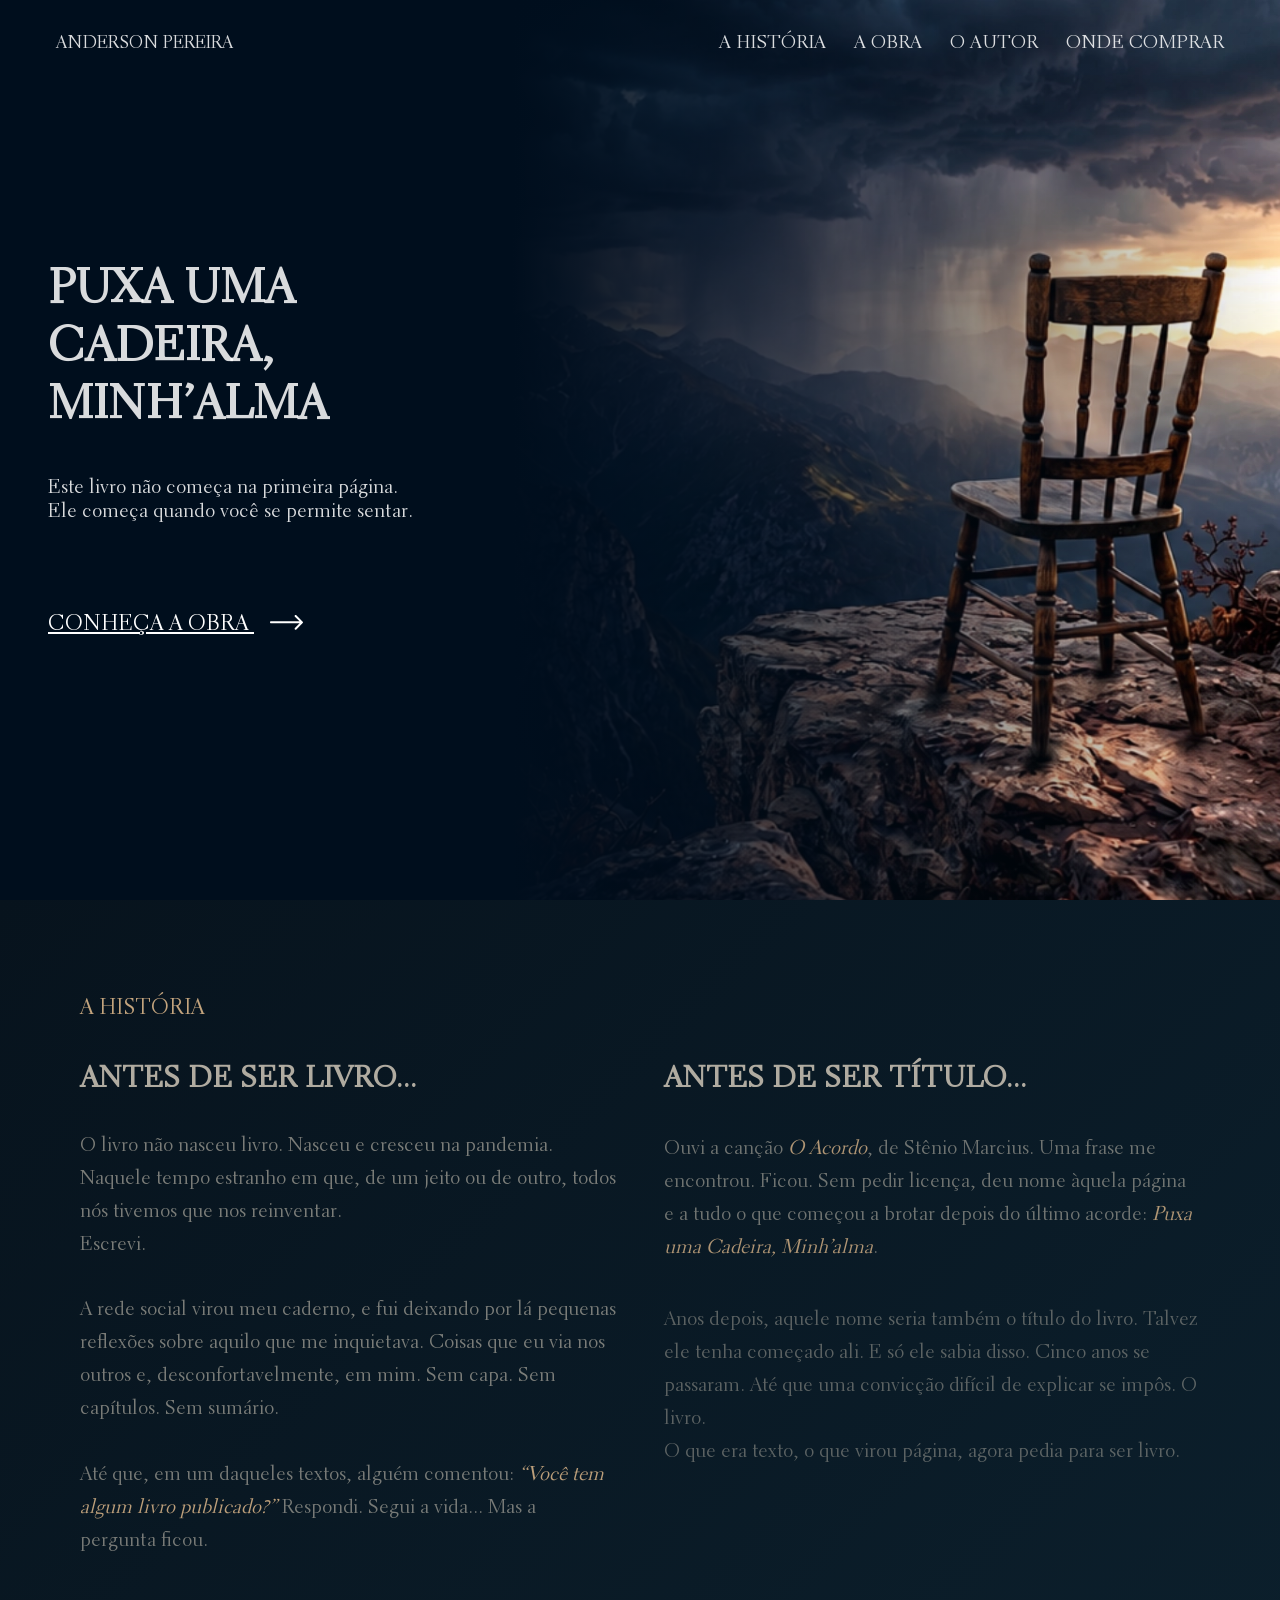
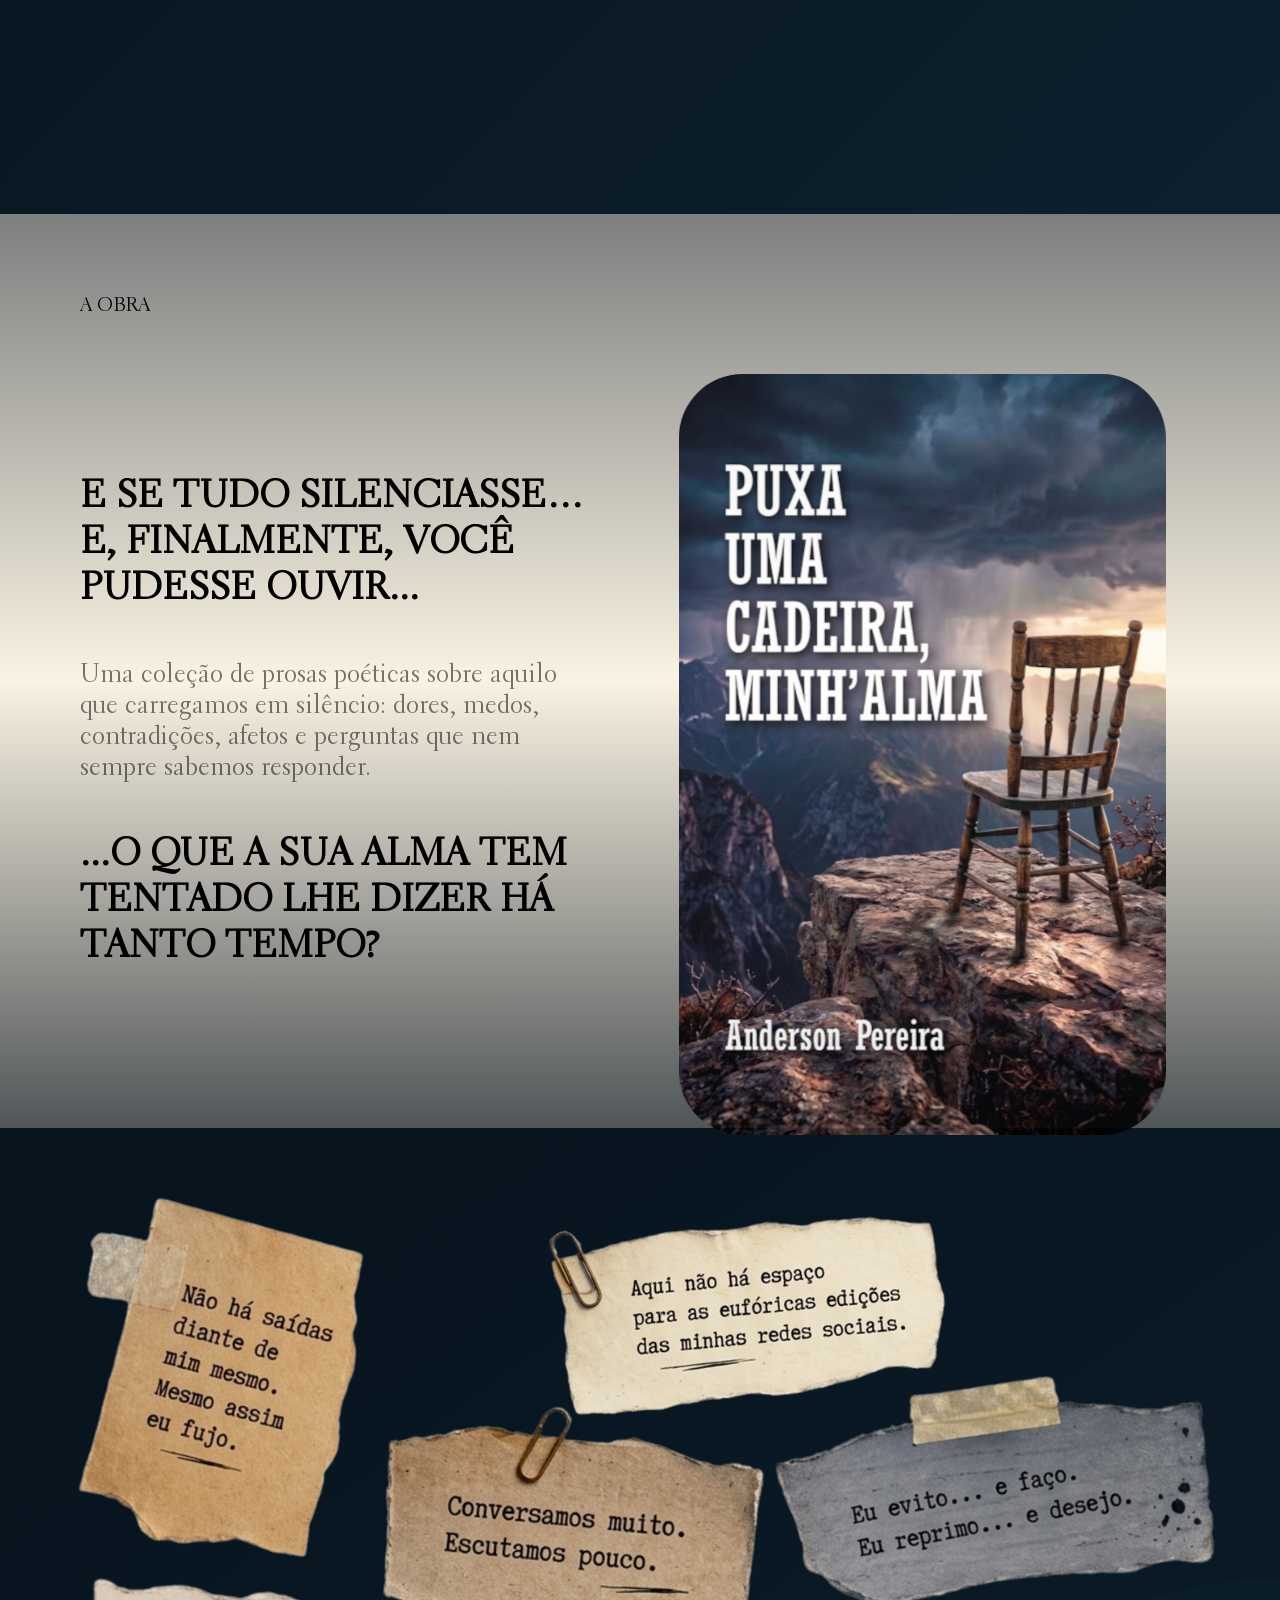
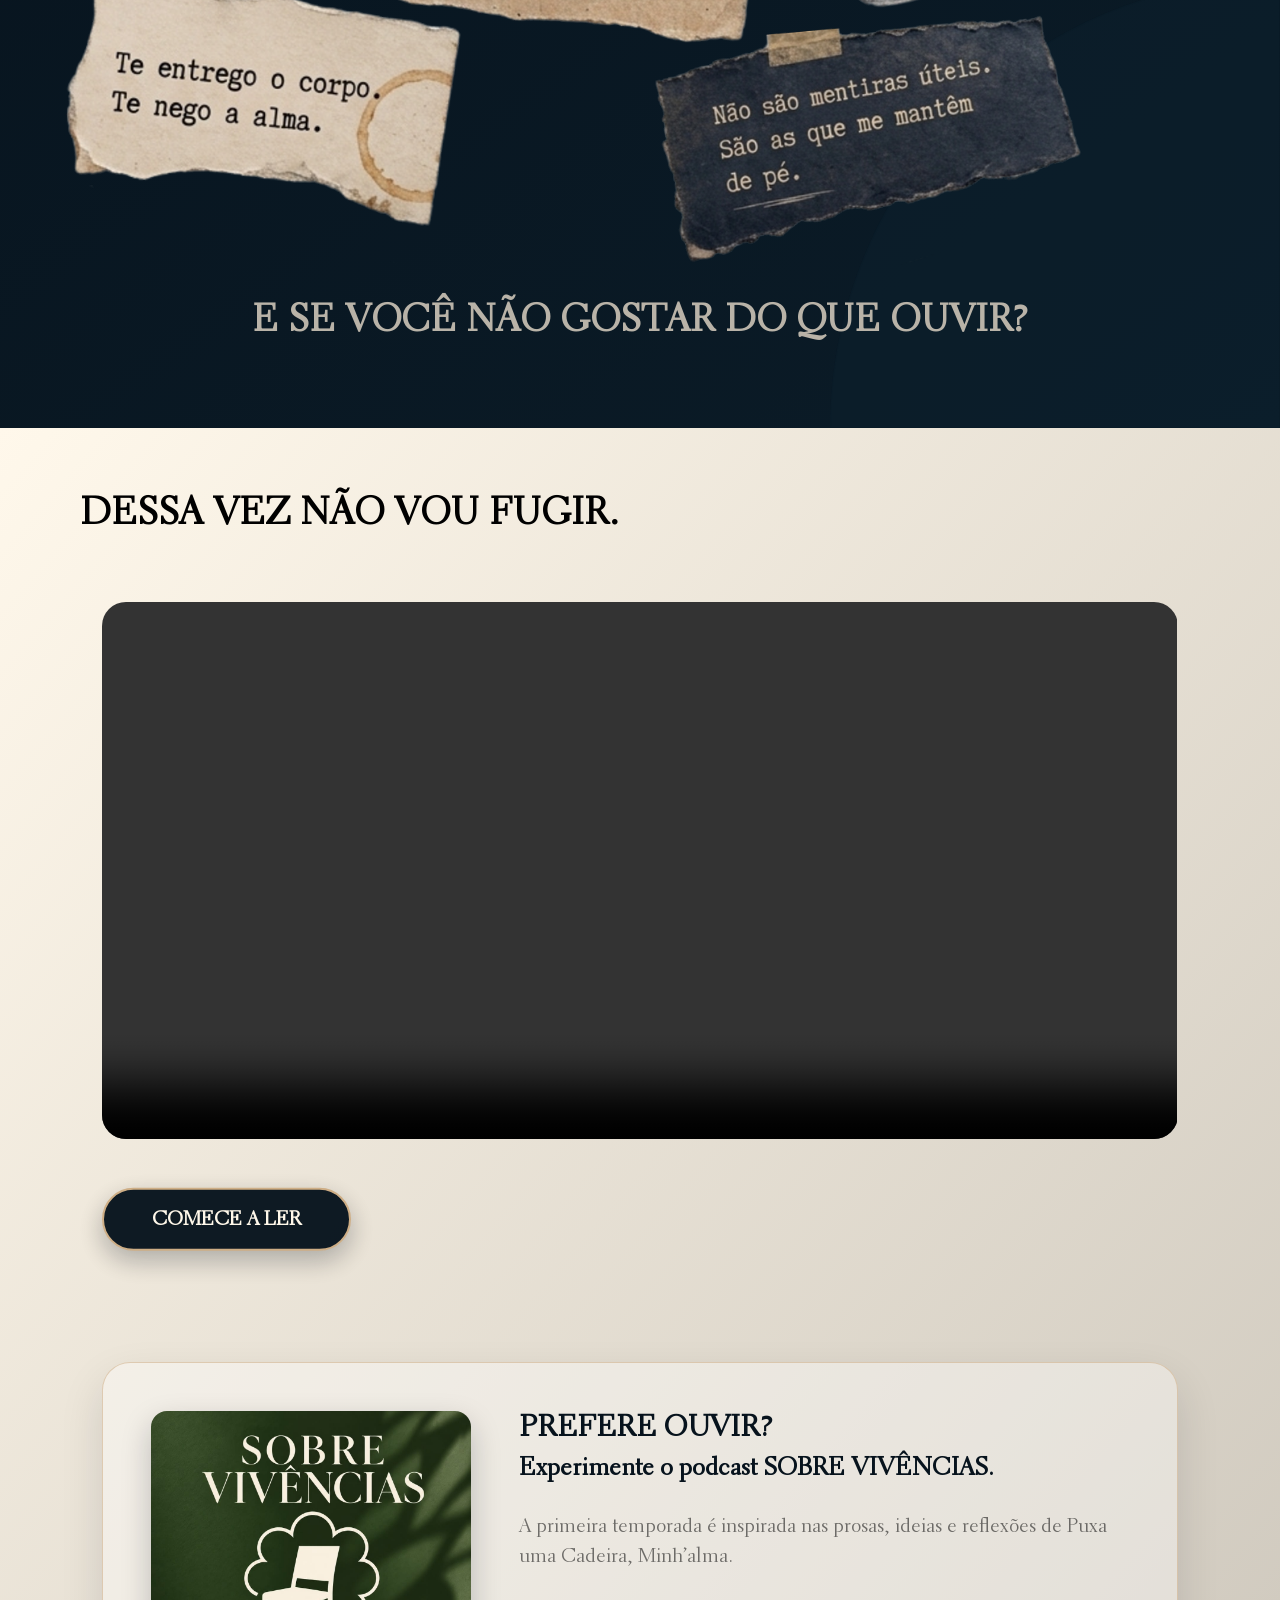
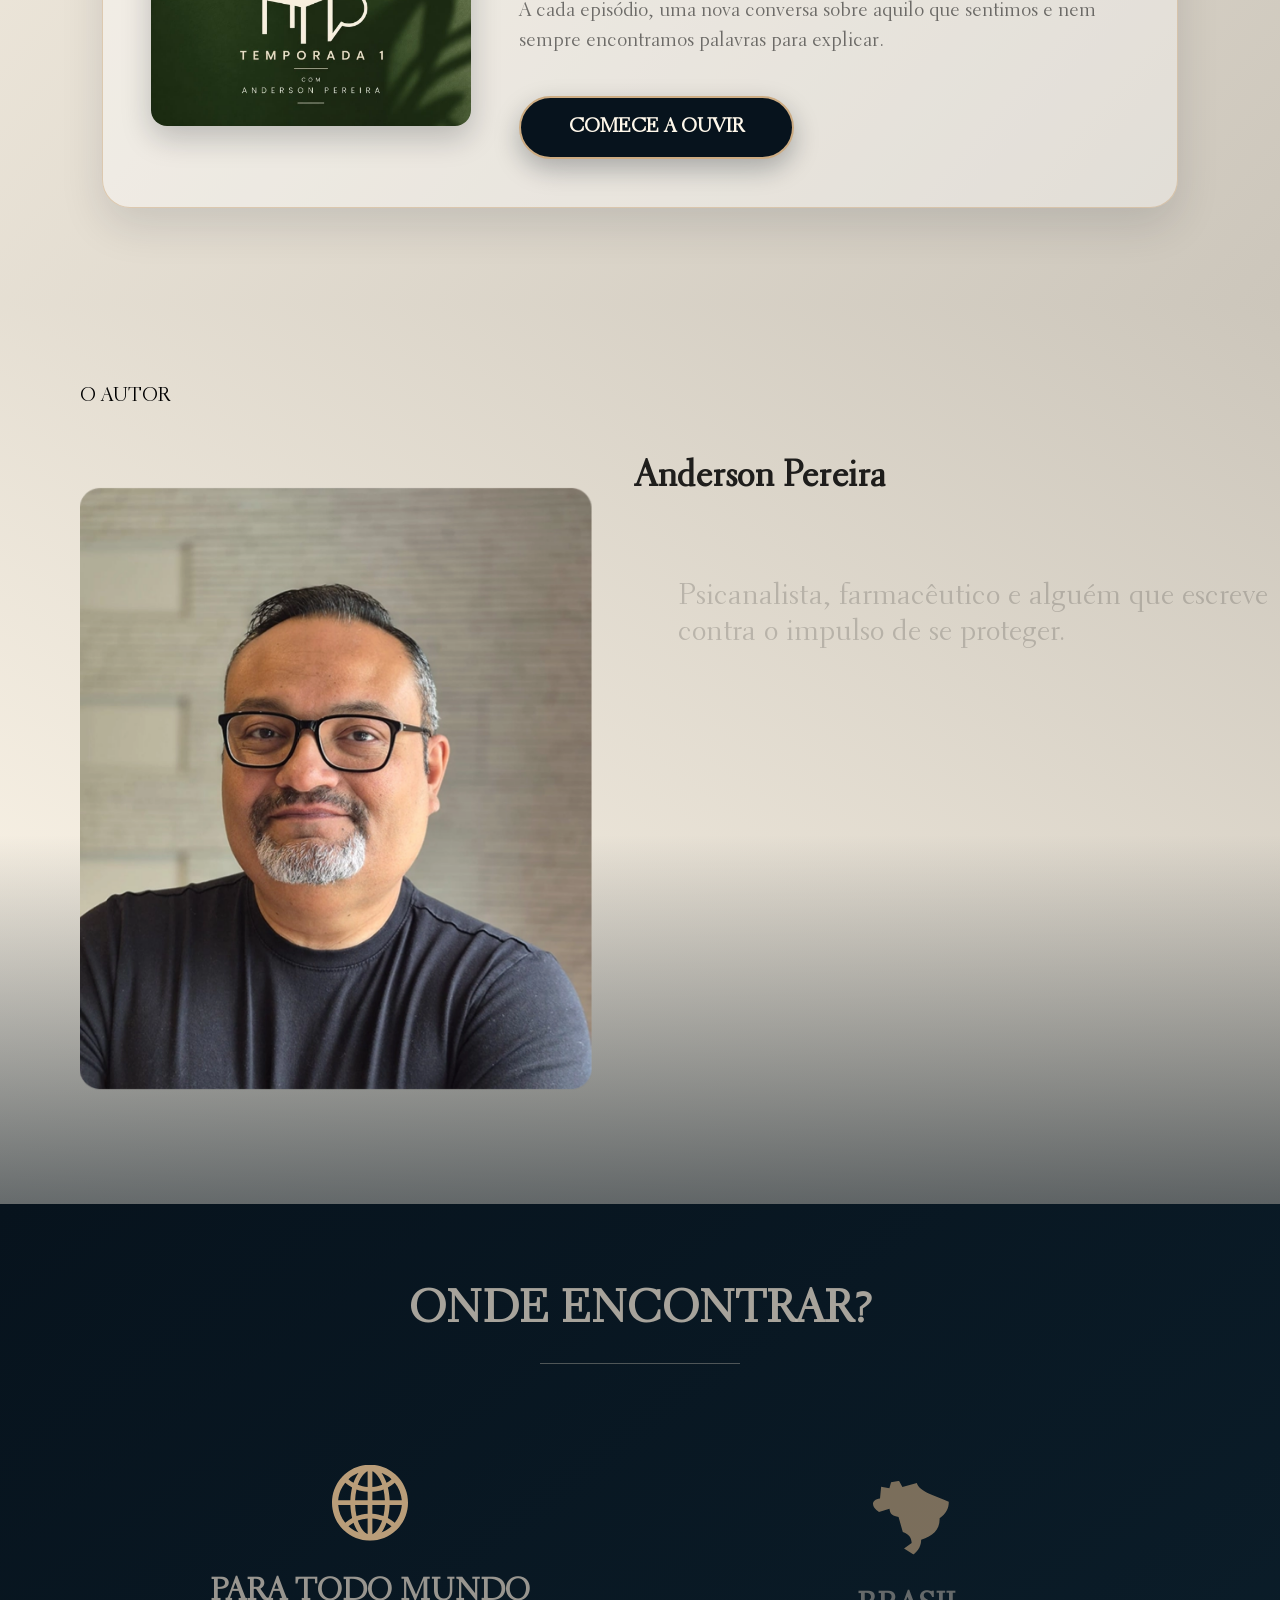
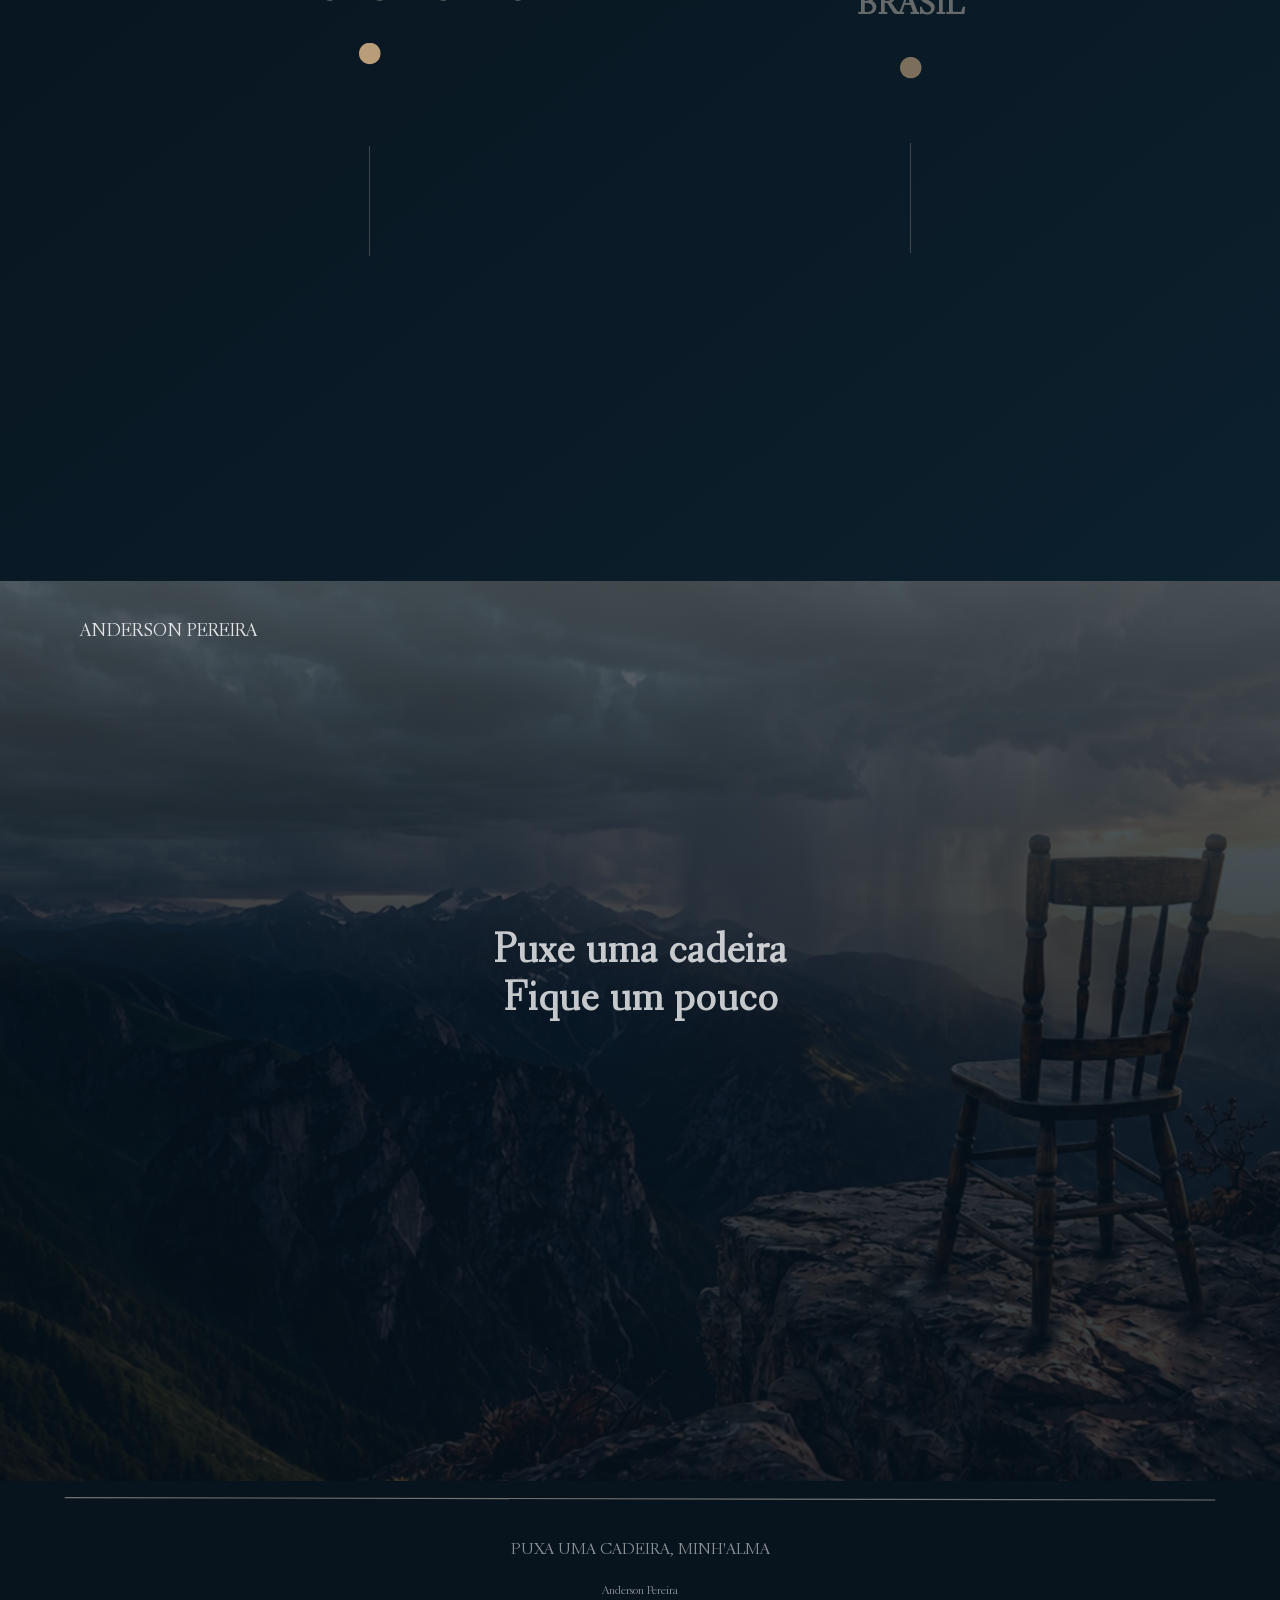
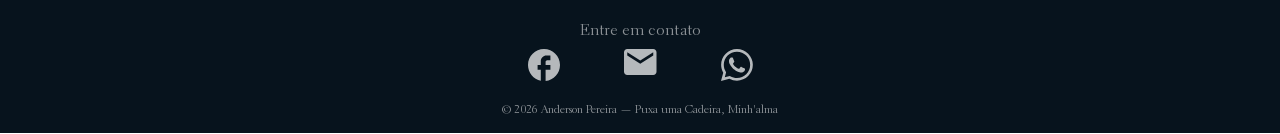
==== index.html @ 4fdc85e9 "Atualização Puxa uma Cadeira Minh'alma 01_11 Incrementação do Podcast" ====
<!DOCTYPE html>
<html lang="pt-BR">
<head>
    <meta charset="UTF-8">
    <meta name="viewport" content="width=device-width, initial-scale=1.0">

    <title>Puxa uma Cadeira, Minh'alma</title>

    <meta name="description" content="Puxa uma Cadeira, Minh'alma, de Anderson Pereira. Uma coleção de prosas poéticas sobre dores, medos, contradições, afetos e aquilo que carregamos em silêncio.">
    <meta name="author" content="Anderson Pereira">

    <link rel="canonical" href="https://andersoncpereira.com.br/">
    <link rel="stylesheet" href="css/style.css?v=1003">
    <link rel="icon" href="icons/iconefav.png" type="image/png">

    <meta property="og:type" content="website">
    <meta property="og:locale" content="pt_BR">
    <meta property="og:title" content="Puxa uma Cadeira, Minh'alma — Anderson Pereira">
    <meta property="og:description" content="Uma coleção de prosas poéticas sobre dores, medos, contradições, afetos e aquilo que carregamos em silêncio.">
    <meta property="og:url" content="https://andersoncpereira.com.br/">
    <meta property="og:image" content="https://andersoncpereira.com.br/imgs/og-img.jpg">
    <meta property="og:image:alt" content="Capa do livro Puxa uma Cadeira, Minh'alma, de Anderson Pereira">

    <meta name="twitter:card" content="summary_large_image">
    <meta name="twitter:title" content="Puxa uma Cadeira, Minh'alma — Anderson Pereira">
    <meta name="twitter:description" content="Uma coleção de prosas poéticas sobre dores, medos, contradições, afetos e aquilo que carregamos em silêncio.">
    <meta name="twitter:image" content="https://andersoncpereira.com.br/imgs/og-img.jpg">
</head>

<body>

    <main>

        <section class="hero" aria-labelledby="titulo-principal">
            <div class="hero-nav">
                <header>
                    <a href="/" aria-label="Ir para o início"><h2>ANDERSON PEREIRA</h2></a>
                    <nav class="h1t" aria-label="Navegação principal">
                        <a href="#historia">A HISTÓRIA</a>
                        <a href="#obra">A OBRA</a>
                        <a href="#autor">O AUTOR</a>
                        <a href="#canais">ONDE COMPRAR</a>
                    </nav>
                </header>
            </div>

            <div class="hero-content">
                <div class="content">
                    <h1 id="titulo-principal">PUXA UMA CADEIRA, MINH’ALMA</h1>
                    <p>Este livro não começa na primeira página.<br>Ele começa quando você se permite sentar.</p>
                    <a href="#obra">CONHEÇA A OBRA <img src="icons/Arrow 1.svg" alt=""></a>
                </div>
            </div>

            <div class="hero-overlay" aria-hidden="true"></div>
        </section>


        <section class="historia" id="historia" aria-labelledby="titulo-historia">

            <h2 id="titulo-historia">A HISTÓRIA</h2>

            <img class="historia-line" src="imgs/paper line.svg" alt="" aria-hidden="true">

            <div class="historia-content">
                <div class="historia-text">
                    <h3>ANTES DE SER LIVRO...</h3>
                    <p>O livro não nasceu livro. Nasceu e cresceu na pandemia. Naquele tempo estranho em que, de um jeito ou de outro, todos nós tivemos que nos reinventar.<br>Escrevi.</p>
                    <p> A rede social virou meu caderno, e fui deixando por lá pequenas reflexões sobre aquilo que me inquietava. Coisas que eu via nos outros e, desconfortavelmente, em mim. Sem capa. Sem capítulos. Sem sumário.</p>
                    <p> Até que, em um daqueles textos, alguém comentou: <em>“Você tem algum livro publicado?”</em> Respondi. Segui a vida... Mas a pergunta ficou.</p>
                </div>

                <div class="historia-text">
                    <h3>ANTES DE SER TÍTULO...</h3>
                    <p>Ouvi a canção <em>O Acordo</em>, de Stênio Marcius. Uma frase me encontrou. Ficou. Sem pedir licença, deu nome àquela página e a tudo o que começou a brotar depois do último acorde: <em>Puxa uma Cadeira, Minh’alma</em>.</p>
                    <p>Anos depois, aquele nome seria também o título do livro. Talvez ele tenha começado ali. E só ele sabia disso. Cinco anos se passaram. Até que uma convicção difícil de explicar se impôs. O livro.<br>O que era texto, o que virou página, agora pedia para ser livro.</p>
                </div>
            </div>

            <p class="historia-destaque">“E hoje, olhando para trás, percebo que, durante todo esse tempo, ele nunca deixou de ser a mesma coisa: um convite. uma conversa. uma cadeira vazia.”</p>
        </section>


        <section class="obra" id="obra" aria-labelledby="titulo-obra">
            <div class="obra-overlay" aria-hidden="true"></div>

            <h2 id="titulo-obra">A OBRA</h2>

            <div class="obra-content">
                <div class="obra-text">
                    <h3>E SE TUDO SILENCIASSE… E, FINALMENTE, VOCÊ PUDESSE OUVIR...</h3>
                    <p>Uma coleção de prosas poéticas sobre aquilo que carregamos em silêncio: dores, medos, contradições, afetos e perguntas que nem sempre sabemos responder.</p>
                    <h3>...O QUE A SUA ALMA TEM TENTADO LHE DIZER HÁ TANTO TEMPO?</h3>
                </div>

                <img src="imgs/Capa.webp" alt="Capa do livro Puxa uma Cadeira, Minh’alma, de Anderson Pereira">
            </div>

            <img class="obra-line" src="imgs/Line obra.svg" alt="" aria-hidden="true">
        </section>


        <section class="paper" aria-labelledby="titulo-reflexao">
            <img class="circle" src="imgs/paper circle.svg" alt="" aria-hidden="true">
            <img class="paper-line" src="imgs/paper line.svg" alt="" aria-hidden="true">

            <div class="paper-content">
                <picture>
                    <source media="(max-width: 600px)" srcset="imgs/paginas-rasgadas400.webp">
                    <img src="imgs/paginas-rasgadas.svg" alt="Páginas rasgadas de um livro">
                </picture>

                <h2 id="titulo-reflexao">E SE VOCÊ NÃO GOSTAR DO QUE OUVIR?</h2>
            </div>
        </section>


        <section class="video" aria-labelledby="titulo-video">
            <img class="video-line" src="imgs/Line obra.svg" alt="" aria-hidden="true">

            <div class="video-content">
                <h2 id="titulo-video">DESSA VEZ NÃO VOU FUGIR.</h2>

                <video controls preload="metadata">
                    <source src="videos/videolp.mp4" type="video/mp4">
                    Seu navegador não suporta a reprodução de vídeos.
                </video>

                <a href="archives/livro_experimental.pdf" target="_blank" rel="noopener noreferrer">COMECE A LER</a>

                <div class="podcast">
                    <div class="podcast-texto">
                        <h3>PREFERE OUVIR?</h3>
                        <h4 class="podcast-sub">Experimente o podcast SOBRE VIVÊNCIAS.</h4>

                        <p>A primeira temporada é inspirada nas prosas, ideias e reflexões de Puxa uma Cadeira, Minh’alma.</p>
                        <p>A cada episódio, uma nova conversa sobre aquilo que sentimos e nem sempre encontramos palavras para explicar.</p>
                    </div>

                    <img class="podcast-capa" src="imgs/vivencas.jpeg" alt="Capa do podcast Sobre Vivências, Temporada 1, com Anderson Pereira" loading="lazy">

                    <a class="podcast-btn" href="https://open.spotify.com/episode/0X2anVr5V4dY86e0iTo6FV" target="_blank" rel="noopener noreferrer">COMECE A OUVIR</a>
                </div>
            </div>
        </section>


        <section class="autor" id="autor" aria-labelledby="titulo-autor">
            <div class="autor-overlay" aria-hidden="true"></div>

            <h2 id="titulo-autor">O AUTOR</h2>

            <img class="autor-line" src="imgs/Line obra.svg" alt="" aria-hidden="true">

            <div class="autor-content">
                <img src="imgs/fotoautor.webp" alt="Anderson Pereira, autor de Puxa uma Cadeira, Minh’alma">

                <div class="autor-text">
                    <h3>Anderson Pereira</h3>
                    <p>Psicanalista, farmacêutico e alguém que escreve contra o impulso de se proteger.</p>
                </div>
            </div>
        </section>


        <section class="canais" id="canais" aria-labelledby="titulo-canais">
            <div class="canais-header">
                <h2 id="titulo-canais">ONDE ENCONTRAR?</h2>
                <span class="canais-underline" aria-hidden="true"></span>
            </div>

            <div class="canais-content">

                <article class="card">
                    <div class="card-ele">
                        <img src="imgs/globo.svg" alt="" aria-hidden="true">
                        <h3>PARA TODO MUNDO</h3>
                        <img src="imgs/chanelball.svg" alt="" aria-hidden="true">
                    </div>

                    <div class="formatos">
                        <div class="formato">
                            <img src="imgs/livro 1.svg" alt="">
                            <span>LIVRO<br>IMPRESSO</span>
                        </div>
                        <span class="formato-divider" aria-hidden="true"></span>
                        <div class="formato">
                            <img src="imgs/kindle 1.svg" alt="">
                            <span  class="kindle">EBOOK</span>
                        </div>
                    </div>

                    <div class="botoes">
                        <a target="_blank" href="https://kdpbook.link/for/6502129870">AMAZON</a>
                        <a target="_blank" href="https://kdpbook.link/for/6502129870">LEIA NO KINDLE</a>
                    </div>
                </article>

                <div class="canais-divider" aria-hidden="true">
                    <span class="dot"></span>
                    <span class="line"></span>
                </div>

                <article class="card">
                    <div class="card-ele">
                        <img src="imgs/brazil.svg" alt="" aria-hidden="true">
                        <h3>BRASIL</h3>
                        <img src="imgs/chanelball.svg" alt="" aria-hidden="true">
                    </div>

                    <div class="formatos">
                        <div class="formato">
                            <img src="imgs/livro 1.svg" alt="">
                            <span>LIVRO<br>IMPRESSO</span>
                        </div>
                        <span class="formato-divider" aria-hidden="true"></span>
                        <div class="formato">
                            <img src="imgs/kindle 1.svg" alt="">
                            <span class="kindle">EBOOK</span>
                        </div>
                    </div>

                    <div class="botoes">
                        <a target="_blank" href="https://clubedeautores.com.br/de/buch/puxa-uma-cadeira-minh-alma"><img src="imgs/clbdosautores (70 x 70 px).svg" alt="">CLUBE DE AUTORES</a>
                        <a target="_blank" href="https://clubedeautores.com.br/de/buch/puxa-uma-cadeira-minh-alma"><img src="imgs/clbdosautores (70 x 70 px).svg" alt="">EBOOK</a>
                    </div>
                </article>

            </div>
        </section>


        <section class="ctafinal" aria-labelledby="titulo-cta">
            <div class="cta-overlay" aria-hidden="true"></div>
            <div class="cta-overlay2" aria-hidden="true"></div>

            <a href="/" aria-label="Ir para o início"><h2>ANDERSON PEREIRA</h2></a>

            <div class="cta-content">
                <h2 id="titulo-cta">Puxe uma cadeira <br> Fique um pouco</h2>
                <p>“A cadeira continua aqui.”</p>
            </div>
        </section>

    </main>


    <footer>
        <div class="footer-content">
            <img src="imgs/linefooter.svg" alt="" aria-hidden="true">

            <h2>PUXA UMA CADEIRA, MINH'ALMA</h2>
            <p>Anderson Pereira</p>

            <h3>Entre em contato</h3>

            <div class="svgcontact">
                <a href="https://www.facebook.com/share/1Bx5YPinJN/" target="_blank" rel="noopener noreferrer" aria-label="Facebook de Anderson Pereira">
                    <img src="imgs/facebook.svg" alt="">
                </a>

                <a href="mailto:nenofarma@hotmail.com" aria-label="Enviar e-mail para Anderson Pereira">
                    <img src="imgs/email.svg" alt="">
                </a>

                <a href="https://wa.me/353834124296" target="_blank" rel="noopener noreferrer" aria-label="Entrar em contato pelo WhatsApp">
                    <img src="imgs/whatsapp.svg" alt="">
                </a>
            </div>

            <p>© 2026 Anderson Pereira — Puxa uma Cadeira, Minh'alma</p>
        </div>
    </footer>


    <script src="js/gsap.min.js"></script>
    <script src="js/ScrollTrigger.min.js"></script>
    <script src="js/ScrollSmoother.min.js"></script>
    <script src="js/script.js"></script>

</body>
</html>
---- css/style.css ----
@import url("../fontes/fontes.css");

* {
    box-sizing: border-box;
    margin: 0;
    padding: 0;
}

html {
    scroll-behavior: smooth;
}

body {
    width: 100%;
    min-height: 100vh;
    font-family: "Electra", serif;
    font-weight: 100;
}

h1,
h2,
h3,
h4,
h5,
h6 {
    font-weight: inherit;
}

/* hero */

.hero {
    color: rgba(255, 255, 255, .85);
    position: relative;
    height: 100vh;
    min-height: 650px;
    background: url("../imgs/fhero.webp");
    background-repeat: no-repeat;
    background-size: cover;
    background-position: center;
    overflow: hidden;
}

.hero-nav {
    position: relative;
    padding: 2.5rem 5rem;
    z-index: 50;
}

.hero header {
    display: flex;
    flex-direction: row;
    justify-content: space-between;
    align-items: center;
}

.h1t {
    display: flex;
    flex-direction: row;
    align-items: center;
    gap: 2.5rem;
}

.hero-nav header h1 {
    font-size: 22px;
}

.hero-nav header h2 {
    font-size: 18px;
}

.hero-nav a {
    text-decoration: none;
    color: rgba(255, 255, 255, .85);
    transition: all .3s ease;
    white-space: nowrap;
}

.h1t a {
    font-size: 22px;
}

.hero-overlay {
    position: absolute;
    top: 0;
    right: 0;
    width: 70%;
    height: 100%;
    background: linear-gradient(90deg,
            #000E1D 0%,
            rgba(0, 0, 0, 0) 100%);
}

.hero-content {
    position: absolute;
    top: 0;
    left: 0;
    width: 30%;
    height: 100%;
    background: #000E1D;
    display: flex;
    flex-direction: column;
    align-items: center;
    justify-content: center;
    z-index: 10;
}

.hero-content h1 {
    font-size: clamp(48px, 4vw, 70px);
    font-weight: 600;
}

.hero-content .content {
    width: 100%;
    display: flex;
    flex-direction: column;
    gap: 3rem;
    padding: 5rem;
}

.hero-content p {
    font-size: 22px;
}

.content img {
    position: relative;
    transition: all .3s ease;
    left: 1rem;
}

.content a {
    font-size: 24px;
    color: white;
    text-decoration: underline;
    margin-top: 5rem;
    transition: all .5s ease;
}

.content a:hover > img {
    transform: translateX(1rem);
    scale: 1.1;
}

.content a:hover {
    color: rgb(190, 190, 190);
    transform: translateY(-.3rem);
}

.hero-nav a:hover {
    color: rgb(167, 167, 167);
    transform: scale(1.05);
}


/* historia (paleta espelhada na section "canais / onde comprar", pois o fundo é escuro/azulado) */

.historia {
    position: relative;
    display: flex;
    flex-direction: column;
    justify-content: center;
    width: 100%;
    min-height: 100vh;
    background: linear-gradient(135deg, #07131D 0%, #0C202D 100%);
    overflow: hidden;
    z-index: 10;
    color: rgba(185, 179, 168, 0.9);
    padding: 6rem 0;
}

.historia-overlay {
    position: absolute;
    inset: 0;
    z-index: 1;
    background: radial-gradient(circle at 12% 15%, rgba(205, 172, 131, 0.12) 0%, transparent 48%);
}

.historia h2 {
    position: relative;
    z-index: 30;
    font-size: 22px;
    font-weight: 200;
    margin: 0 0 3rem 8rem;
    color: rgba(205, 172, 131, 0.95);
}

.historia-line {
    position: absolute;
    right: 5vw;
    height: 88%;
    top: 50%;
    transform: translateY(-50%);
    z-index: 5;
    opacity: .55;
}

.historia-content {
    position: relative;
    z-index: 30;
    display: flex;
    flex-direction: row;
    align-items: flex-start;
    gap: 5rem;
    margin: 0 8rem;
}

.historia-text {
    width: 50%;
    display: flex;
    flex-direction: column;
    gap: 2rem;
}

.historia-text h3 {
    font-size: 34px;
    font-weight: bold;
    color: rgba(185, 179, 168, 0.95);
}

.historia-text p {
    font-size: 22px;
    line-height: 1.65;
    color: rgba(185, 179, 168, 0.65);
}

.historia-text em {
    font-style: italic;
    color: rgba(205, 172, 131, 0.95);
}

.historia-destaque {
    position: relative;
    z-index: 30;
    max-width: 55%;
    margin: 5rem auto 0;
    text-align: center;
    font-size: 32px;
    font-style: italic;
    line-height: 1.55;
    color: rgba(205, 172, 131, 0.95);
}


/* obra */

.obra {
    position: relative;
    display: flow-root;
    width: 100%;
    min-height: 100vh;
    background-color: #FAF2E2;
    overflow: visible;
    z-index: 10;
}

.obra-text {
    width: 40%;
    min-height: 90vh;
    display: flex;
    flex-direction: column;
    justify-content: center;
    align-items: center;
    gap: 3rem;
    margin: 0 8rem;
    position: relative;
    z-index: 30;
}

.obra h2 {
    font-size: 20px;
    font-weight: 200;
    margin-top: 5rem;
    margin-left: 8rem;
}

.obra h3 {
    font-size: 49px;
    font-weight: bold;
}

.obra p {
    font-size: 32px;
    color: #0008;
}

.obra-content {
    display: flex;
    width: 100%;
    gap: 4vw;
    position: relative;
    z-index: 30;
}

.obra-content > img {
    position: relative;
    z-index: 40;
    transform: translateY(2rem);
    border-radius: 4rem;
    max-width: 100%;
}

.obra-line {
    position: absolute;
    right: 5vw;
    height: 92%;
    top: 50%;
    transform: translateY(-50%);
    z-index: 35;
}

.obra-overlay {
    z-index: 20;
    position: absolute;
    inset: 0;
    background: linear-gradient(
        to top,
        rgba(7, 19, 29, 0.7) 0%,
        transparent 49%,
        rgba(0, 14, 29, 0.5) 100%
    );
}


/* paper */

.paper {
    position: relative;
    width: 100%;
    min-height: 100vh;
    overflow: hidden;
    background: linear-gradient(
        to bottom right,
        #07131D 0%,
        #0B1C28 100%
    );
    display: flex;
    flex-direction: column;
    justify-content: center;
    align-items: center;
    z-index: 5;
}

.paper-content {
    width: 100%;
    display: flex;
    flex-direction: column;
    align-items: center;
    justify-content: center;
    text-align: center;
    position: relative;
    z-index: 10;
}

.paper-content picture {
    width: 100%;
    display: flex;
    justify-content: center;
    align-items: center;
}

.paper-content picture img {
    display: block;
    max-width: 90%;
    height: auto;
    margin-top: 1rem;
}

.paper h2 {
    width: 80%;
    margin: 2rem auto;
    font-size: 49px;
    font-weight: bold;
    color: #B9B3A8;
    text-align: center;
    position: relative;
    z-index: 10;
}

.paper .circle {
    position: absolute;
    right: 0;
    bottom: 0;
    user-select: none;
    z-index: 1;
}

.paper-line {
    margin-top: .5rem;
    position: absolute;
    left: 5vw;
    height: 92%;
    top: 50%;
    transform: translateY(-50%);
    z-index: 2;
}


/* video */

.video {
    position: relative;
    width: 100%;
    min-height: 100vh;
    background: linear-gradient(
        to bottom right,
        #FFF8EB 0%,
        #CCC6BB 100%
    );
    overflow: hidden;
}

.video-content {
    width: 100%;
    display: flex;
    flex-direction: column;
}

.video-content h2 {
    align-self: flex-start;
    margin: 4rem 8rem;
    font-size: 49px;
    font-weight: bold;
}

.video video {
    width: 80%;
    border-radius: 24px;
    margin: auto;
}

.video a {
    align-self: flex-start;
    display: inline-flex;
    align-items: center;
    gap: 1rem;
    margin: 3rem 8rem;
    padding: 1.1rem 3rem;
    font-size: 22px;
    font-weight: bold;
    color: #FFF8EB;
    background: #07131D;
    border: 2px solid #CDAC83;
    border-radius: 50px;
    text-decoration: none;
    box-shadow: 0 10px 26px rgba(7, 19, 29, 0.28);
    transition: all .35s ease;
}

.video a:hover {
    background: #CDAC83;
    color: #07131D;
    border-color: #07131D;
    transform: translateY(-6px) scale(1.03);
    box-shadow: 0 16px 32px rgba(7, 19, 29, 0.32);
}

.video a:hover > img {
    filter: brightness(0);
    transform: translateX(6px);
}

.video-line {
    position: absolute;
    left: 5vw;
    height: 92%;
    top: 50%;
    transform: translateY(-50%);
}

/* podcast: cartão com capa à esquerda e texto + botão à direita */

.podcast {
    position: relative;
    z-index: 5;
    width: 80%;
    margin: 4rem auto 6rem;
    padding: 3.5rem;
    display: grid;
    grid-template-columns: minmax(260px, 420px) 1fr;
    grid-template-rows: 1fr auto auto 1fr;
    grid-template-areas:
        "capa ."
        "capa texto"
        "capa botao"
        "capa .";
    column-gap: 4rem;
    align-items: start;
    background: rgba(255, 255, 255, 0.38);
    border: 1px solid rgba(205, 172, 131, 0.55);
    border-radius: 28px;
    box-shadow: 0 18px 44px rgba(7, 19, 29, 0.12);
}

.podcast-texto {
    grid-area: texto;
    display: flex;
    flex-direction: column;
}

.podcast h3 {
    font-size: 34px;
    font-weight: bold;
    color: #07131D;
}

/* subtítulo: tamanho intermediário entre o título (34px) e o texto (22px) */
.podcast .podcast-sub {
    font-size: 27px;
    font-weight: bold;
    color: #07131D;
    margin-top: .4rem;
    margin-bottom: 1.75rem;
}

.podcast p {
    font-size: 22px;
    line-height: 1.5;
    color: #0008;
    margin-bottom: 1.5rem; /* "pular linha" entre os parágrafos */
}

.podcast p:last-child {
    margin-bottom: 0;
}

.podcast .podcast-capa {
    grid-area: capa;
    display: block;
    width: 100%;
    height: auto;
    border-radius: 16px;
    box-shadow: 0 12px 30px rgba(7, 19, 29, 0.22);
}

/* botão idêntico ao "COMECE A LER" (herda o estilo de .video a) */
.video .podcast .podcast-btn {
    grid-area: botao;
    justify-self: start;
    align-self: start;
    margin: 2.5rem 0 0;
}



/* autor */

.autor {
    display: flow-root;
    position: relative;
    width: 100%;
    min-height: 100vh;
    background: linear-gradient(
        to top right,
        #FFF8EB 0%,
        #CCC6BB 100%
    );
    overflow: hidden;
}

.autor-line {
    z-index: 30;
    position: absolute;
    right: 5vw;
    height: 92%;
    top: 50%;
    transform: translateY(-50%);
}

.autor h2 {
    font-size: 20px;
    font-weight: 200;
    margin-top: 5rem;
    margin-left: 8rem;
}

.autor-content {
    z-index: 30;
    position: relative;
    display: flex;
    flex-direction: row;
}

.autor-content > img {
    margin-left: 8rem;
    margin-top: 5rem;
    max-width: 45%;
    height: auto;
}

.autor-overlay {
    z-index: 0;
    position: absolute;
    inset: 0;
    background: linear-gradient(
        to top,
        #07131d9d 0%,
        transparent 41%
    );
}

.autor-text {
    display: flex;
    flex-direction: column;
    gap: 8rem;
    margin: 4rem;
    width: 55%;
    align-items: center;
}

.autor h3 {
    font-size: 49px;
    font-weight: bold;
    text-align: left;
    width: 55%;
}

.autor p {
    text-align: left;
    font-size: 44px;
    color: #0008;
    width: 55%;
}


/* canais */

.canais {
    display: flow-root;
    position: relative;
    width: 100%;
    min-height: 100vh;
    background: linear-gradient(
        to bottom right,
        #07131D 0%,
        #0C202D 100%
    );
    overflow: hidden;
}

.canais-header {
    display: flex;
    flex-direction: column;
    align-items: center;
    gap: 1.5rem;
    margin-top: 5rem;
}

.canais-header h2 {
    text-align: center;
    font-weight: bold;
    font-size: 54px;
    color: rgba(185, 179, 168, 0.9);
}

.canais-underline {
    width: 200px;
    height: 1px;
    background: rgba(185, 179, 168, 0.4);
}

.canais-content {
    margin: 6rem 2rem 3rem;
    display: flex;
    flex-direction: row;
    justify-content: center;
    align-items: flex-start;
    gap: 7rem;
}

.card {
    width: 480px;
    max-width: 100%;
    display: flex;
    flex-direction: column;
    justify-content: flex-start;
    align-items: center;
    gap: 3.5rem;
}

.card-ele {
    display: flex;
    flex-direction: column;
    justify-content: center;
    align-items: center;
    gap: 2rem;
}

.card-ele img:first-child {
    width: 76px;
    height: auto;
}

.card h3 {
    color: rgba(185, 179, 168, 0.9);
    font-weight: bold;
    font-size: 38px;
    text-align: center;
}

.formatos {
    display: flex;
    flex-direction: row;
    align-items: center;
    justify-content: center;
    gap: 3rem;
}

.formato {
    display: flex;
    flex-direction: column;
    align-items: center;
    gap: 1.25rem;
}

.formato img {
    width: 110px;
    height: 100px;
    object-fit: contain;
}

.canais .kindle {
    margin-top: .8rem;
}

.formato span {
    font-weight: bold;
    text-align: center;
    line-height: 1.3;
    font-size: 19px;
    color: rgba(185, 179, 168, 0.9);
}

.formato-divider {
    width: 1px;
    height: 110px;
    background: rgba(185, 179, 168, 0.3);
}

.canais-divider {
    display: flex;
    flex-direction: column;
    align-items: center;
    align-self: stretch;
    gap: .5rem;
    padding-top: .5rem;
}

.canais-divider .dot {
    width: 13px;
    height: 13px;
    border-radius: 50%;
    background: #CDAC83;
}

.canais-divider .line {
    flex: 1;
    width: 1px;
    background: rgba(185, 179, 168, 0.3);
}

.botoes {
    display: flex;
    flex-direction: column;
    gap: 1.5rem;
    width: 100%;
}

.botoes a {
    position: relative;
    font-size: 30px;
    width: 100%;
    min-height: 84px;
    display: flex;
    align-items: center;
    justify-content: center;
    border: 1px solid #CDAC83;
    color: rgba(205, 172, 131, 0.9);
    border-radius: 14px;
    text-decoration: none;
    transition: all .3s ease;
    text-align: center;
    padding: 0 1.5rem;
}

.botoes a img {
    position: absolute;
    left: 1rem;
    top: 50%;
    width: 70px;
    height: auto;
    transform: translateY(-50%);
    transition: all .3s ease;
}

.botoes a:hover {
    transform: translateY(-10px) scale(1.05);
    background: #cdac8321;
}


/* ctafinal */

.ctafinal {
    display: flow-root;
    color: rgba(255,255,255,.85);
    position: relative;
    height: 100vh;
    min-height: 650px;
    background: url("../imgs/fhero.webp");
    background-repeat: no-repeat;
    background-size: cover;
    background-position: center;
    overflow: hidden;
}

.cta-content {
    position: absolute;
    inset: 0;
    z-index: 40;
    display: flex;
    flex-direction: column;
    align-items: center;
    justify-content: center;
    gap: 5rem;
    text-align: center;
}

.cta-overlay {
    inset: 0;
    position: absolute;
    z-index: 30;
    width: 100%;
    height: 100%;
    background: linear-gradient(
        to bottom,
        rgba(250, 242, 226, 0.24) 0%,
        rgba(0, 0, 0, 0) 46%
    );
}

.cta-overlay2 {
    inset: 0;
    position: absolute;
    z-index: 20;
    width: 100%;
    height: 100%;
    background-color: rgba(7, 19, 29, 0.8);
}

.ctafinal a {
    display: inline-block;
    position: relative;
    z-index: 50;
    text-decoration: none;
    color: rgba(255,255,255,.85);
    transition: all .3s ease;
}

.ctafinal h2 {
    margin: 2.5rem 5rem;
    font-size: 18px;
}

.ctafinal .cta-content h2 {
    font-size: 40px;
    font-weight: bold;
    text-align: center;
    margin: 0;
}

.ctafinal .cta-content p {
    font-size: 32px;
    text-align: center;
}

.ctafinal a:hover {
    color: rgb(167, 167, 167);
    transform: scale(1.05);
}


/* footer */

footer {
    color: #fff8;
    display: flow-root;
    background-color: #07131D;
}

.footer-content {
    display: flex;
    flex-direction: column;
    align-items: center;
    justify-content: center;
    text-align: center;
}

.footer-content > img {
    width: 90vw;
    max-height: 40px;
    object-fit: contain;
    margin: 1rem 0 2rem 0;
}

footer h2 {
    font-size: 16px;
    margin: .5rem;
}

footer h3 {
    font-size: 16px;
    margin: .5rem;
}

footer p {
    font-size: 12px;
    margin: 1rem;
}

.svgcontact {
    display: flex;
    flex-direction: row;
    gap: 5vw;
}

.svgcontact a {
    transition: all .3s ease;
}

.svgcontact a:hover {
    scale: 1.1;
}


/* =====================================================
   RESPONSIVIDADE ACIMA DE 800px
   (ordem: do maior para o menor, 1440 > 1280 > 1024 > 900)
   ===================================================== */


/* notebook grande / desktop pequeno */

@media (max-width: 1440px) {

    /* hero */
    .hero-nav {
        padding: 2.5rem 4rem;
    }

    .h1t {
        gap: 2rem;
    }

    .h1t a {
        font-size: 20px;
    }

    .hero-content {
        width: 36%;
    }

    .hero-overlay {
        width: 64%;
    }

    .hero-content .content {
        padding: 3.5rem;
        gap: 2.5rem;
    }

    .hero-content h1 {
        font-size: clamp(38px, 3.6vw, 54px);
    }

    .hero-content p {
        font-size: 20px;
    }

    .content a {
        font-size: 22px;
        margin-top: 3rem;
    }

    /* historia */
    .historia h2 {
        margin: 0 0 2.5rem 5rem;
    }

    .historia-content {
        margin: 0 6rem;
        gap: 4rem;
    }

    .historia-text h3 {
        font-size: 30px;
    }

    .historia-text p {
        font-size: 20px;
    }

    .historia-line {
        right: 1.5vw;
        opacity: .4;
    }

    .historia-destaque {
        max-width: 62%;
        font-size: 28px;
    }

    /* obra */
    .obra h2 {
        margin-left: 5rem;
    }

    .obra-text {
        width: 40%;
        margin: 0 3rem 0 5rem;
    }

    .obra h3 {
        font-size: 42px;
    }

    .obra p {
        font-size: 28px;
    }

    .obra-content {
        gap: 3vw;
    }

    .obra-content > img {
        width: 36%;
        height: auto;
        align-self: center;
        margin-right: 5vw;
    }

    .obra-line {
        right: 1.5vw;
        height: 88%;
    }

    /* paper */
    .paper h2 {
        font-size: 42px;
    }

    .paper-line {
        left: 1.5vw;
    }

    /* video + podcast */
    .video-content h2 {
        margin: 4rem 5rem;
        font-size: 42px;
    }

    .video a {
        margin: 3rem 5rem;
    }

    .video-line {
        left: 1.5vw;
    }

    .podcast h3 {
        font-size: 30px;
    }

    .podcast p {
        font-size: 20px;
    }

    /* autor */
    .autor h2 {
        margin-left: 5rem;
    }

    .autor-content > img {
        margin-left: 5rem;
        max-width: 42%;
    }

    .autor-text {
        margin: 3rem;
        width: 50%;
        gap: 5rem;
    }

    .autor h3 {
        width: 85%;
        font-size: 40px;
    }

    .autor p {
        width: 85%;
        font-size: 34px;
    }

    .autor-line {
        right: 1.5vw;
        height: 88%;
    }

    /* canais */
    .canais-header h2 {
        font-size: 48px;
    }

    .canais-content {
        gap: 5rem;
    }

    .card {
        width: 430px;
    }

    .card h3 {
        font-size: 34px;
    }

    .botoes a {
        font-size: 28px;
    }

    .botoes a:has(> img) {
        padding-left: 5rem;
    }
}


/* notebook padrão (a partir daqui as linhas decorativas somem para não sobrepor texto) */

@media (max-width: 1280px) {

    .historia-line,
    .obra-line,
    .paper-line,
    .video-line,
    .autor-line {
        display: none;
    }

    /* hero */
    .hero-nav {
        padding: 2rem 3.5rem;
    }

    .h1t {
        gap: 1.75rem;
    }

    .h1t a {
        font-size: 19px;
    }

    .hero-content {
        width: 40%;
    }

    .hero-overlay {
        width: 60%;
    }

    .hero-content .content {
        padding: 3rem;
    }

    .hero-content h1 {
        font-size: clamp(36px, 3.8vw, 48px);
    }

    /* historia */
    .historia h2 {
        margin-left: 5rem;
    }

    .historia-content {
        margin: 0 5rem;
        gap: 3rem;
    }

    .historia-destaque {
        max-width: 70%;
        font-size: 26px;
    }

    /* obra */
    .obra-text {
        margin: 0 2.5rem 0 5rem;
    }

    .obra h3 {
        font-size: 38px;
    }

    .obra p {
        font-size: 26px;
    }

    .obra-content > img {
        width: 38%;
        margin-right: 4rem;
    }

    /* paper */
    .paper h2 {
        font-size: 38px;
        width: 84%;
    }

    /* video */
    .video-content h2 {
        margin: 4rem 5rem;
        font-size: 38px;
    }

    .video video,
    .podcast {
        width: 84%;
    }

    .video a {
        margin: 3rem 0 3rem 8%;
        font-size: 20px;
    }

    /* autor */
    .autor-content > img {
        max-width: 40%;
    }

    .autor-text {
        width: 48%;
        margin: 3rem 3rem 3rem 2rem;
    }

    .autor h3 {
        width: 100%;
        font-size: 36px;
    }

    .autor p {
        width: 100%;
        font-size: 30px;
    }

    /* canais */
    .canais-header h2 {
        font-size: 46px;
    }

    .canais-content {
        gap: 4rem;
    }

    .card {
        width: 400px;
    }

    .card h3 {
        font-size: 32px;
    }

    .botoes a {
        font-size: 26px;
    }
}


/* tablet paisagem */

@media (max-width: 1024px) {

    .hero-nav {
        padding: 2rem 3rem;
    }

    .h1t {
        gap: 1.75rem;
    }

    .h1t a {
        font-size: 19px;
    }

    .hero-content {
        width: 45%;
    }

    .hero-overlay {
        width: 55%;
    }

    .hero-content .content {
        padding: 3rem;
    }

    .hero-content h1 {
        font-size: clamp(36px, 4.6vw, 54px);
    }

    .historia {
        padding: 4rem 0;
    }

    .historia h2 {
        margin: 0 0 2.5rem 4rem;
    }

    .historia-content {
        margin: 0 4rem;
        gap: 3rem;
    }

    .historia-text h3 {
        font-size: 28px;
    }

    .historia-text p {
        font-size: 19px;
    }

    .historia-destaque {
        max-width: 74%;
        font-size: 27px;
        margin: 4rem auto 0;
    }

    .obra h2 {
        margin-left: 4rem;
    }

    .obra-text {
        width: 42%;
        margin: 0 2rem 0 4rem;
    }

    .obra h3 {
        font-size: 34px;
    }

    .obra p {
        font-size: 24px;
    }

    .obra-content {
        gap: 2rem;
    }

    .obra-content > img {
        width: 40%;
        object-fit: contain;
        margin-right: 3rem;
    }

    .paper h2 {
        font-size: 36px;
    }

    .video-content h2 {
        margin: 4rem 0 3rem 8%;
        font-size: 36px;
    }

    .video video,
    .podcast {
        width: 84%;
    }

    .video video {
        margin: 0 auto;
    }

    .video a {
        margin-left: 8%;
    }

    .autor h2 {
        margin-left: 4rem;
    }

    .autor-content > img {
        margin-left: 4rem;
        max-width: 38%;
    }

    .autor-text {
        margin: 3rem 2rem;
        width: 48%;
        gap: 4rem;
    }

    .autor h3 {
        width: 100%;
        font-size: 34px;
    }

    .autor p {
        width: 100%;
        font-size: 26px;
    }

    .canais-header h2 {
        font-size: 42px;
    }

    .canais-content {
        gap: 3rem;
        margin: 5rem 1.5rem 3rem;
    }

    .card {
        width: 380px;
        gap: 3rem;
    }

    .card h3 {
        font-size: 30px;
    }

    .card-ele img:first-child {
        width: 66px;
    }

    .formato img {
        width: 90px;
        height: 84px;
    }

    .formato-divider {
        height: 90px;
    }

    .botoes a {
        font-size: 23px;
        min-height: 76px;
    }

    .botoes a img {
        width: 60px;
        left: .85rem;
    }

    .botoes a:has(> img) {
        padding-left: 4.5rem;
    }
}


/* tablet retrato (801px - 900px) */

@media (max-width: 900px) {

    .hero-nav {
        padding: 1.75rem 2.5rem;
    }

    .hero-nav header h2 {
        font-size: 16px;
    }

    .h1t {
        gap: 1.4rem;
    }

    .h1t a {
        font-size: 17px;
    }

    .hero-content {
        width: 50%;
    }

    .hero-overlay {
        width: 50%;
    }

    .hero-content .content {
        padding: 2.5rem;
        gap: 2rem;
    }

    .hero-content h1 {
        font-size: clamp(32px, 4.6vw, 42px);
    }

    .hero-content p {
        font-size: 18px;
    }

    .content a {
        font-size: 20px;
        margin-top: 3rem;
    }

    .historia h2 {
        margin: 0 0 2rem 3rem;
    }

    .historia-content {
        margin: 0 3rem;
        gap: 2.5rem;
    }

    .historia-text h3 {
        font-size: 25px;
    }

    .historia-text p {
        font-size: 18px;
    }

    .historia-destaque {
        max-width: 82%;
        font-size: 24px;
    }

    .obra h2 {
        margin-left: 3rem;
    }

    .obra-text {
        width: 46%;
        margin: 0 1.5rem 0 3rem;
    }

    .obra h3 {
        font-size: 30px;
    }

    .obra p {
        font-size: 21px;
    }

    .obra-content > img {
        width: 40%;
        margin-right: 2rem;
        border-radius: 3rem;
    }

    .paper h2 {
        font-size: 33px;
        width: 88%;
    }

    .paper-content picture img {
        max-width: 90%;
    }

    .video-content h2 {
        font-size: 33px;
    }

    .video video,
    .podcast {
        width: 88%;
    }

    .video a {
        margin-left: 6%;
        font-size: 19px;
    }

    .video-content h2 {
        margin-left: 6%;
    }

    .podcast {
        margin-bottom: 4rem;
    }

    .podcast h3 {
        font-size: 26px;
    }

    .podcast p {
        font-size: 18px;
    }

    .autor h2 {
        margin-left: 3rem;
    }

    .autor-content > img {
        margin-left: 3rem;
        max-width: 38%;
    }

    .autor-text {
        margin: 2.5rem 2rem;
        width: 50%;
        gap: 3rem;
    }

    .autor h3 {
        font-size: 30px;
    }

    .autor p {
        font-size: 23px;
    }

    .canais-header h2 {
        font-size: 38px;
    }

    .canais-content {
        gap: 2rem;
        margin: 4rem 1.5rem 3rem;
    }

    .card {
        width: 340px;
        flex: 0 1 340px;
        gap: 2.5rem;
    }

    .card h3 {
        font-size: 26px;
    }

    .card-ele img:first-child {
        width: 58px;
    }

    .formatos {
        gap: 2rem;
    }

    .formato img {
        width: 80px;
        height: 74px;
    }

    .formato-divider {
        height: 74px;
    }

    .formato span {
        font-size: 16px;
    }

    .botoes a {
        font-size: 19px;
        min-height: 70px;
    }

    .botoes a img {
        width: 52px;
        left: .7rem;
    }

    .botoes a:has(> img) {
        padding-left: 4rem;
    }

    .ctafinal .cta-content h2 {
        font-size: 36px;
    }

    .ctafinal .cta-content p {
        font-size: 28px;
    }
}


/* mobile */

@media (max-width: 768px) {

    /* imagem do hero no celular: sem repetir, preenchendo a tela toda */
    .hero {
        min-height: 600px;
        background-image: url("../imgs/fheromobil.webp");
        background-repeat: no-repeat;
        background-size: cover;
        background-position: center;
    }

    .hero-nav {
        padding: 2rem;
    }

    .hero-nav header h1 {
        font-size: 17px;
    }

    .hero-nav header h2 {
        font-size: 15px;
    }

    .h1t {
        gap: 1.4rem;
    }

    /* diminui os links do menu no mobile */
    .h1t a {
        font-size: 18px;
        white-space: nowrap;
    }

    .hero-content {
        width: 52%;
    }

    .hero-overlay {
        width: 58%;
    }

    .hero-content .content {
        padding: 2.5rem;
        gap: 2rem;
    }

    .hero-content h1 {
        font-size: clamp(38px, 6vw, 55px);
    }

    .hero-content p {
        font-size: 18px;
    }

    .content a {
        font-size: 20px;
        margin-top: 3rem;
    }

    .historia {
        padding: 3.5rem 0;
    }

    .historia h2 {
        margin: 0 0 2rem 3rem;
    }

    .historia-content {
        flex-direction: column;
        margin: 0 3rem;
        gap: 2.5rem;
    }

    .historia-text {
        width: 100%;
    }

    .historia-text h3 {
        font-size: 27px;
    }

    .historia-text p {
        font-size: 19px;
    }

    .historia-line {
        display: none;
    }

    .historia-destaque {
        max-width: 80%;
        font-size: 23px;
        margin: 3.5rem auto 0;
    }

    .obra {
        min-height: auto;
        padding-bottom: 5rem;
    }

    .obra h2 {
        margin-left: 3rem;
        margin-top: 3rem;
    }

    .obra-content {
        flex-direction: column;
        gap: 2rem;
        padding: 0 3rem;
    }

    .obra-text {
        width: 100%;
        min-height: auto;
        margin: 3rem 0;
        align-items: flex-start;
        gap: 2rem;
    }

    .obra h3 {
        font-size: 36px;
    }

    .obra p {
        font-size: 23px;
    }

    .obra-content > img {
        width: 65%;
        max-width: 380px;
        align-self: center;
        margin-right: 0;
        transform: translateY(2rem);
    }

    .obra-line {
        right: 2rem;
        height: 90%;
    }

    .paper {
        min-height: 700px;
        padding: 4rem 2rem;
    }

    .paper-content {
        width: 100%;
        margin: 0 auto;
    }

    .paper-content picture {
        width: 100%;
        display: flex;
        justify-content: center;
    }

    .paper-content picture img {
        max-width: 85%;
    }

    .paper h2 {
        font-size: 36px;
        width: 85%;
    }

    .paper-line {
        left: 1rem;
        height: 90%;
    }

    .video {
        min-height: auto;
        padding: 3rem 2rem 5rem;
    }

    .video-content h2 {
        margin: 2rem 0 2rem 2rem;
        font-size: 36px;
    }

    .video video {
        width: 100%;
        margin: 0;
        border-radius: 18px;
    }

    .video a {
        margin:2rem 0 0 0rem;
        font-size: 19px;
        align-self: center;
    }

    .podcast {
        width: 100%;
        margin: 3rem 0 0;
    }

    .podcast h3 {
        font-size: 26px;
    }

    .podcast p {
        font-size: 18px;
    }

    /* some a line do vídeo no mobile */
    .video-line {
        display: none;
    }

    .autor {
        min-height: auto;
        padding-bottom: 5rem;
    }

    .autor h2 {
        margin-left: 3rem;
        margin-top: 3rem;
    }

    .autor-content {
        flex-direction: column;
        align-items: center;
    }

    .autor-content > img {
        width: 70%;
        max-width: 400px;
        margin: 3rem 0 0;
    }

    .autor-text {
        width: 100%;
        margin: 3rem 0;
        gap: 2rem;
        align-items: flex-start;
        padding: 0 3rem;
    }

    .autor h3,
    .autor p {
        width: 100%;
    }

    .autor h3 {
        font-size: 38px;
    }

    .autor p {
        font-size: 28px;
    }

    .autor-line {
        right: 2rem;
        height: 90%;
    }

    .canais {
        padding: 3rem 2rem 5rem;
    }

    .canais-header {
        margin-top: 1rem;
    }

    .canais-header h2 {
        font-size: 38px;
    }

    .canais-content {
        flex-direction: column;
        align-items: center;
        gap: 5rem;
        margin: 3rem 0 0;
    }

    .card {
        width: 100%;
        max-width: 500px;
        flex: 0 1 auto;
        gap: 2.75rem;
    }

    .card h3 {
        font-size: 30px;
    }

    .card-ele img:first-child {
        width: 62px;
    }

    .formato img {
        width: 92px;
        height: 84px;
    }

    .formato-divider {
        height: 84px;
    }

    .botoes a {
        font-size: 24px;
        min-height: 75px;
    }

    .botoes a img {
        width: 64px;
        left: .8rem;
    }

    .canais-divider {
        display: none;
    }

    /* imagem do cta no celular: sem repetir, preenchendo tudo */
    .ctafinal {
        min-height: 600px;
        background-image: url("../imgs/ctafinalmobil.webp");
        background-repeat: no-repeat;
        background-size: cover;
        background-position: center;
    }

    .ctafinal h2 {
        margin: 2rem;
    }

    .ctafinal .cta-content h2 {
        font-size: 34px;
    }

    .ctafinal .cta-content p {
        font-size: 27px;
    }
}


@media (max-width: 640px) {

    .hero {
        height: 100svh;
        min-height: 620px;
        background-position: center;
    }

    .hero-nav {
        padding: 1.5rem 1.5rem;
    }

    /* empilha logo e menu para o nav nunca quebrar linha */
    .hero header {
        flex-direction: column;
        align-items: center;
        gap: 1rem;
    }

    .hero-nav header h1 {
        font-size: 13px;
    }

    .hero-nav header h2 {
        font-size: 12px;
    }

    .h1t {
        width: 100%;
        justify-content: center;
        gap: 1.4rem;
    }

    /* diminui ainda mais os links em telas menores */
    .h1t a {
        font-size: 17px;
        white-space: nowrap;
    }

    .hero-content {
        width: 100%;
        height: 65%;
        top: auto;
        bottom: 0;
        background: linear-gradient(to bottom,
                rgba(0, 14, 29, .05),
                #000E1D 25%);
        justify-content: flex-end;
    }

    .hero-overlay {
        width: 100%;
        height: 65%;
        top: auto;
        bottom: 0;
        background: linear-gradient(to bottom,
                transparent 0%,
                rgba(0, 14, 29, .7) 45%,
                #000E1D 100%);
    }

    .hero-content .content {
        padding: 2rem 1.5rem 3rem;
        gap: 1.5rem;
    }

    .hero-content h1 {
        font-size: clamp(36px, 10vw, 52px);
        line-height: 1.05;
    }

    .hero-content p {
        font-size: 17px;
        line-height: 1.4;
    }

    .content a {
        font-size: 18px;
        margin-top: 1.5rem;
    }

    .content img {
        left: .5rem;
        width: 22px;
    }

    .historia {
        padding: 3rem 0;
    }

    .historia h2 {
        margin: 0 0 1.5rem 1.5rem;
        font-size: 16px;
    }

    .historia-content {
        margin: 0 1.5rem;
        gap: 2rem;
    }

    .historia-text {
        gap: 1.5rem;
    }

    .historia-text h3 {
        font-size: 24px;
    }

    .historia-text p {
        font-size: 18px;
        line-height: 1.55;
    }

    .historia-destaque {
        max-width: 90%;
        font-size: 21px;
        margin: 3rem auto 0;
    }
}


/* celular */

@media (max-width: 480px) {

    body {
        overflow-x: hidden;
    }

    .h1t {
        gap: 1rem;
    }

    .h1t a {
        font-size: 15px;
    }

    .obra {
        padding-bottom: 4rem;
    }

    .obra h2 {
        margin-left: 1.5rem;
        margin-top: 2.5rem;
        font-size: 16px;
    }

    .obra-content {
        padding: 0 1.5rem;
    }

    .obra-text {
        margin: 2rem 0;
        gap: 1.75rem;
    }

    .obra h3 {
        font-size: 29px;
        line-height: 1.15;
    }

    .obra p {
        font-size: 19px;
        line-height: 1.45;
    }

    .obra-content > img {
        width: 78%;
        max-width: 320px;
        transform: translateY(2rem);
    }

    .obra-line {
        right: 1rem;
        height: 94%;
    }

    .historia {
        padding: 2.5rem 0;
    }

    .historia h2 {
        margin: 0 0 1.25rem 1rem;
    }

    .historia-content {
        margin: 0 1rem;
    }

    .historia-text h3 {
        font-size: 22px;
    }

    .historia-text p {
        font-size: 17px;
    }

    .historia-destaque {
        font-size: 19px;
        margin: 2.5rem auto 0;
    }

    .paper {
        min-height: 620px;
        padding: 3rem 1rem;
    }

    .paper-content {
        width: 100%;
        margin: 0 auto;
        align-items: center;
    }

    .paper-content picture {
        width: 100%;
        display: flex;
        justify-content: center;
        align-items: center;
    }

    .paper-content picture img {
        width: auto;
        max-width: 95%;
        margin-left: auto;
        margin-right: auto;
    }

    .paper h2 {
        width: 90%;
        font-size: 28px;
        line-height: 1.15;
        margin: 1.5rem auto;
    }

    .paper-line {
        left: 1rem;
        height: 94%;
    }

    .video {
        padding: 2.5rem 1rem 4rem;
    }

    .video-content h2 {
        margin: 1.5rem 0 2rem 1rem;
        font-size: 29px;
        line-height: 1.15;
    }

    .video video {
        width: 100%;
        border-radius: 14px;
    }

    .video a {
        margin: 1.5rem 0 0 0rem;
        font-size: 17px;
    }

    .podcast {
        margin-top: 2.5rem;
    }

    .podcast h3 {
        font-size: 23px;
    }

    .podcast p {
        font-size: 16px;
    }

    .video-line {
        display: none;
    }

    .autor {
        padding-bottom: 4rem;
    }

    .autor h2 {
        margin-left: 1.5rem;
        margin-top: 2.5rem;
        font-size: 16px;
    }

    .autor-content > img {
        width: 78%;
        margin-top: 2.5rem;
    }

    .autor-text {
        padding: 0 1.5rem;
        margin: 2.5rem 0;
        gap: 2rem;
    }

    .autor h3 {
        font-size: 30px;
    }

    .autor p {
        font-size: 21px;
        line-height: 1.4;
    }

    .autor-line {
        right: 1rem;
        height: 94%;
    }

    .canais {
        padding: 2.5rem 1rem 4rem;
    }

    .canais-header {
        margin-top: .5rem;
    }

    .canais-header h2 {
        font-size: 30px;
    }

    .canais-underline {
        width: 140px;
    }

    .canais-content {
        margin-top: 3rem;
        gap: 4rem;
    }

    .card {
        gap: 2.5rem;
    }

    .card h3 {
        font-size: 25px;
    }

    .card-ele {
        gap: 1.25rem;
    }

    .card-ele img:first-child {
        width: 52px;
    }

    .formatos {
        gap: 2rem;
    }

    .formato img {
        width: 64px;
        height: 60px;
    }

    .formato span {
        font-size: 14px;
    }

    .formato-divider {
        height: 55px;
    }

    .botoes {
        gap: 1rem;
    }

    .botoes a {
        font-size: 18px;
        min-height: 65px;
        border-radius: 12px;
        padding: .5rem 1rem;
    }

    .botoes a img {
        max-width: 60px;
        left: .6rem;
    }

    .ctafinal {
        min-height: 550px;
    }

    .ctafinal h2 {
        font-size: 15px;
        margin: 1.5rem;
    }

    .ctafinal .cta-content h2 {
        font-size: 28px;
    }

    .ctafinal .cta-content p {
        font-size: 22px;
    }

    .cta-content {
        gap: 3rem;
        padding: 1.5rem;
    }

    footer h2,
    footer h3 {
        font-size: 13px;
    }

    footer p {
        font-size: 10px;
    }
}


/* papel para celulares pequenos */

@media (max-width: 400px) {

    .hero-nav {
        padding: 1.2rem 1rem;
    }

    .hero-nav header h2 {
        font-size: 10px;
    }

    .hero-nav header h1 {
        font-size: 11px;
    }

    .h1t {
        gap: .8rem;
    }

    .h1t a {
        font-size: 14px;
    }

    .hero-content .content {
        padding: 1.5rem 1rem 2rem;
    }

    .hero-content h1 {
        font-size: 34px;
    }

    .hero-content p {
        font-size: 15px;
    }

    .content a {
        font-size: 16px;
    }

    .paper-content > picture {
        width: 100%;
    }

    .paper-content picture img {
        max-width: 100%;
    }

    .paper {
        min-height: 580px;
        padding: 2rem .75rem;
    }

    .paper h2 {
        font-size: 25px;
        width: 92%;
    }

    .historia {
        padding: 2rem 0;
    }

    .historia h2 {
        margin: 0 0 1rem 1rem;
    }

    .historia-content {
        margin: 0 1rem;
    }

    .historia-text h3 {
        font-size: 20px;
    }

    .historia-text p {
        font-size: 16px;
    }

    .historia-destaque {
        font-size: 17px;
        max-width: 92%;
        margin: 2rem auto 0;
    }

    .obra h3 {
        font-size: 27px;
    }

    .obra p {
        font-size: 18px;
    }

    .video-content h2 {
        font-size: 27px;
    }

    .autor h3 {
        font-size: 28px;
    }

    .autor p {
        font-size: 20px;
    }

    .canais-header h2 {
        font-size: 28px;
    }

    .card h3 {
        font-size: 23px;
    }

    .botoes a {
        font-size: 17px;
    }

    .ctafinal .cta-content h2 {
        font-size: 25px;
    }

    .ctafinal .cta-content p {
        font-size: 20px;
    }
}


/* celulares muito pequenos */

@media (max-width: 360px) {

    .h1t {
        gap: .6rem;
    }

    .h1t a {
        font-size: 13px;
    }

    .obra h3 {
        font-size: 25px;
    }

    .obra p {
        font-size: 17px;
    }

    .paper h2 {
        font-size: 23px;
    }

    .paper-content picture img {
        max-width: 100%;
    }

    .historia-text h3 {
        font-size: 19px;
    }

    .historia-text p {
        font-size: 15px;
    }

    .historia-destaque {
        font-size: 16px;
    }

    .video-content h2 {
        font-size: 25px;
    }

    .autor h3 {
        font-size: 26px;
    }

    .autor p {
        font-size: 18px;
    }

    .botoes a {
        font-size: 15px;
    }

    .ctafinal .cta-content h2 {
        font-size: 23px;
    }

    .ctafinal .cta-content p {
        font-size: 18px;
    }
}


/* =====================================================
   TELAS GRANDES: acima de 1920px (Full HD+ / 2K / ultrawide)
   ===================================================== */

@media (min-width: 1921px) {

    /* hero */
    .hero-nav {
        padding: 3rem 8rem;
    }

    .hero-nav header h2 {
        font-size: 22px;
    }

    .h1t {
        gap: 3.5rem;
    }

    .h1t a {
        font-size: 26px;
    }

    .hero-content {
        width: 28%;
    }

    .hero-overlay {
        width: 72%;
    }

    .hero-content .content {
        padding: 6rem;
        gap: 3.5rem;
    }

    .hero-content h1 {
        font-size: clamp(70px, 3.4vw, 110px);
    }

    .hero-content p {
        font-size: 28px;
    }

    .content a {
        font-size: 30px;
    }

    /* historia */
    .historia {
        padding: 8rem 0;
    }

    .historia h2 {
        font-size: 28px;
        margin: 0 0 4rem 12vw;
    }

    .historia-content {
        margin: 0 12vw;
        gap: 7rem;
    }

    .historia-text {
        gap: 2.5rem;
    }

    .historia-text h3 {
        font-size: 44px;
    }

    .historia-text p {
        font-size: 28px;
    }

    .historia-line {
        right: 6vw;
    }

    .historia-destaque {
        max-width: 50%;
        font-size: 42px;
        margin-top: 7rem;
    }

    /* obra */
    .obra h2 {
        font-size: 26px;
        margin-left: 12vw;
        margin-top: 7rem;
    }

    .obra-text {
        margin: 0 4vw 0 12vw;
        gap: 4rem;
    }

    .obra h3 {
        font-size: 62px;
    }

    .obra p {
        font-size: 40px;
    }

    .obra-content > img {
        width: 30%;
        height: auto;
        align-self: center;
        border-radius: 5rem;
    }

    .obra-line {
        right: 6vw;
    }

    /* paper */
    .paper h2 {
        font-size: 62px;
    }

    .paper-line {
        left: 6vw;
    }

    .paper-content picture img {
        max-width: 80%;
    }

    /* video + podcast */
    .video-content h2 {
        margin: 6rem 12vw;
        font-size: 62px;
    }

    .video video,
    .podcast {
        width: 70%;
        max-width: 1700px;
    }

    .video a {
        margin: 4rem 12vw;
        font-size: 28px;
        padding: 1.4rem 4rem;
    }

    .video-line {
        left: 6vw;
    }

    .podcast {
        margin-bottom: 8rem;
    }

    .podcast h3 {
        font-size: 44px;
    }

    .podcast p {
        font-size: 28px;
    }

    /* autor */
    .autor h2 {
        font-size: 26px;
        margin-left: 12vw;
        margin-top: 7rem;
    }

    .autor-content > img {
        margin-left: 12vw;
        margin-top: 7rem;
        max-width: 38%;
    }

    .autor-text {
        margin: 6rem;
        gap: 10rem;
    }

    .autor h3 {
        font-size: 62px;
    }

    .autor p {
        font-size: 54px;
    }

    .autor-line {
        right: 6vw;
    }

    /* canais */
    .canais-header {
        margin-top: 7rem;
    }

    .canais-header h2 {
        font-size: 70px;
    }

    .canais-underline {
        width: 280px;
    }

    .canais-content {
        gap: 10rem;
        margin-top: 8rem;
    }

    .card {
        width: 640px;
        gap: 4.5rem;
    }

    .card h3 {
        font-size: 48px;
    }

    .card-ele img:first-child {
        width: 100px;
    }

    .formatos {
        gap: 4rem;
    }

    .formato img {
        width: 144px;
        height: 130px;
    }

    .formato span {
        font-size: 25px;
    }

    .formato-divider {
        height: 144px;
    }

    .botoes a {
        font-size: 38px;
        min-height: 108px;
        border-radius: 18px;
    }

    .botoes a img {
        width: 90px;
        left: 1.4rem;
    }

    /* cta + footer */
    .ctafinal h2 {
        font-size: 24px;
        margin: 3.5rem 8rem;
    }

    .ctafinal .cta-content h2 {
        font-size: 60px;
    }

    .ctafinal .cta-content p {
        font-size: 42px;
    }

    footer h2,
    footer h3 {
        font-size: 22px;
    }

    footer p {
        font-size: 16px;
    }

    .footer-content > img {
        max-height: 54px;
    }
}


/* ultrawide / 4K (acima de 2560px) */

@media (min-width: 2561px) {

    .hero-nav {
        padding: 4rem 12rem;
    }

    .hero-nav header h2 {
        font-size: 30px;
    }

    .h1t a {
        font-size: 34px;
    }

    .hero-content {
        width: 26%;
    }

    .hero-overlay {
        width: 74%;
    }

    .hero-content .content {
        padding: 8rem;
    }

    .hero-content h1 {
        font-size: clamp(110px, 3.2vw, 150px);
    }

    .hero-content p {
        font-size: 40px;
    }

    .content a {
        font-size: 40px;
    }

    .historia h2 {
        font-size: 38px;
    }

    .historia-text h3 {
        font-size: 60px;
    }

    .historia-text p {
        font-size: 38px;
    }

    .historia-destaque {
        font-size: 56px;
    }

    .obra h2,
    .autor h2 {
        font-size: 36px;
    }

    .obra h3,
    .autor h3,
    .paper h2,
    .video-content h2 {
        font-size: 84px;
    }

    .obra p {
        font-size: 54px;
    }

    .autor p {
        font-size: 72px;
    }

    .video a {
        font-size: 38px;
    }

    .podcast h3 {
        font-size: 58px;
    }

    .podcast p {
        font-size: 38px;
    }

    .canais-header h2 {
        font-size: 92px;
    }

    .card {
        width: 840px;
    }

    .card h3 {
        font-size: 64px;
    }

    .formato span {
        font-size: 32px;
    }

    .botoes a {
        font-size: 50px;
        min-height: 140px;
    }

    .botoes a img {
        width: 118px;
    }

    .ctafinal h2 {
        font-size: 32px;
    }

    .ctafinal .cta-content h2 {
        font-size: 80px;
    }

    .ctafinal .cta-content p {
        font-size: 56px;
    }

    footer h2,
    footer h3 {
        font-size: 30px;
    }

    footer p {
        font-size: 22px;
    }
}


/* =====================================================
   PODCAST: layout responsivo do cartão
   (fica no final para sobrescrever as regras acima)
   ===================================================== */

@media (max-width: 1440px) {
    .podcast { padding: 3rem; column-gap: 3rem; grid-template-columns: minmax(240px, 360px) 1fr; }
    .podcast .podcast-sub { font-size: 25px; }
}

@media (max-width: 1280px) {
    .podcast { grid-template-columns: minmax(220px, 320px) 1fr; }
}

/* a partir daqui empilha: título, subtítulo, texto, capa e botão (ordem pedida pelo cliente) */
@media (max-width: 900px) {
    .podcast {
        grid-template-columns: 1fr;
        grid-template-rows: auto;
        grid-template-areas:
            "texto"
            "capa"
            "botao";
        justify-items: center;
        padding: 2.5rem 2rem;
        row-gap: 0;
    }
    .podcast-texto { justify-self: stretch; }
    .podcast .podcast-sub { font-size: 22px; }
    .podcast .podcast-capa { max-width: 340px; margin-top: 2.5rem; }
    .video .podcast .podcast-btn { justify-self: center; margin-top: 2.5rem; }
}

@media (max-width: 768px) {
    .video .podcast .podcast-btn { font-size: 19px; }
}

@media (max-width: 480px) {
    .podcast { padding: 2rem 1.25rem; border-radius: 20px; }
    .podcast .podcast-sub { font-size: 19px; margin-bottom: 1.25rem; }
    .podcast .podcast-capa { max-width: 100%; border-radius: 12px; margin-top: 2rem; }
    .video .podcast .podcast-btn { font-size: 17px; margin-top: 2rem; }
}

@media (min-width: 1921px) {
    .podcast { padding: 5rem; column-gap: 6rem; grid-template-columns: minmax(300px, 560px) 1fr; border-radius: 40px; }
    .podcast .podcast-sub { font-size: 36px; }
    .video .podcast .podcast-btn { font-size: 28px; padding: 1.4rem 4rem; }
}

@media (min-width: 2561px) {
    .podcast { grid-template-columns: minmax(300px, 760px) 1fr; }
    .podcast .podcast-sub { font-size: 48px; }
    .video .podcast .podcast-btn { font-size: 38px; }
}
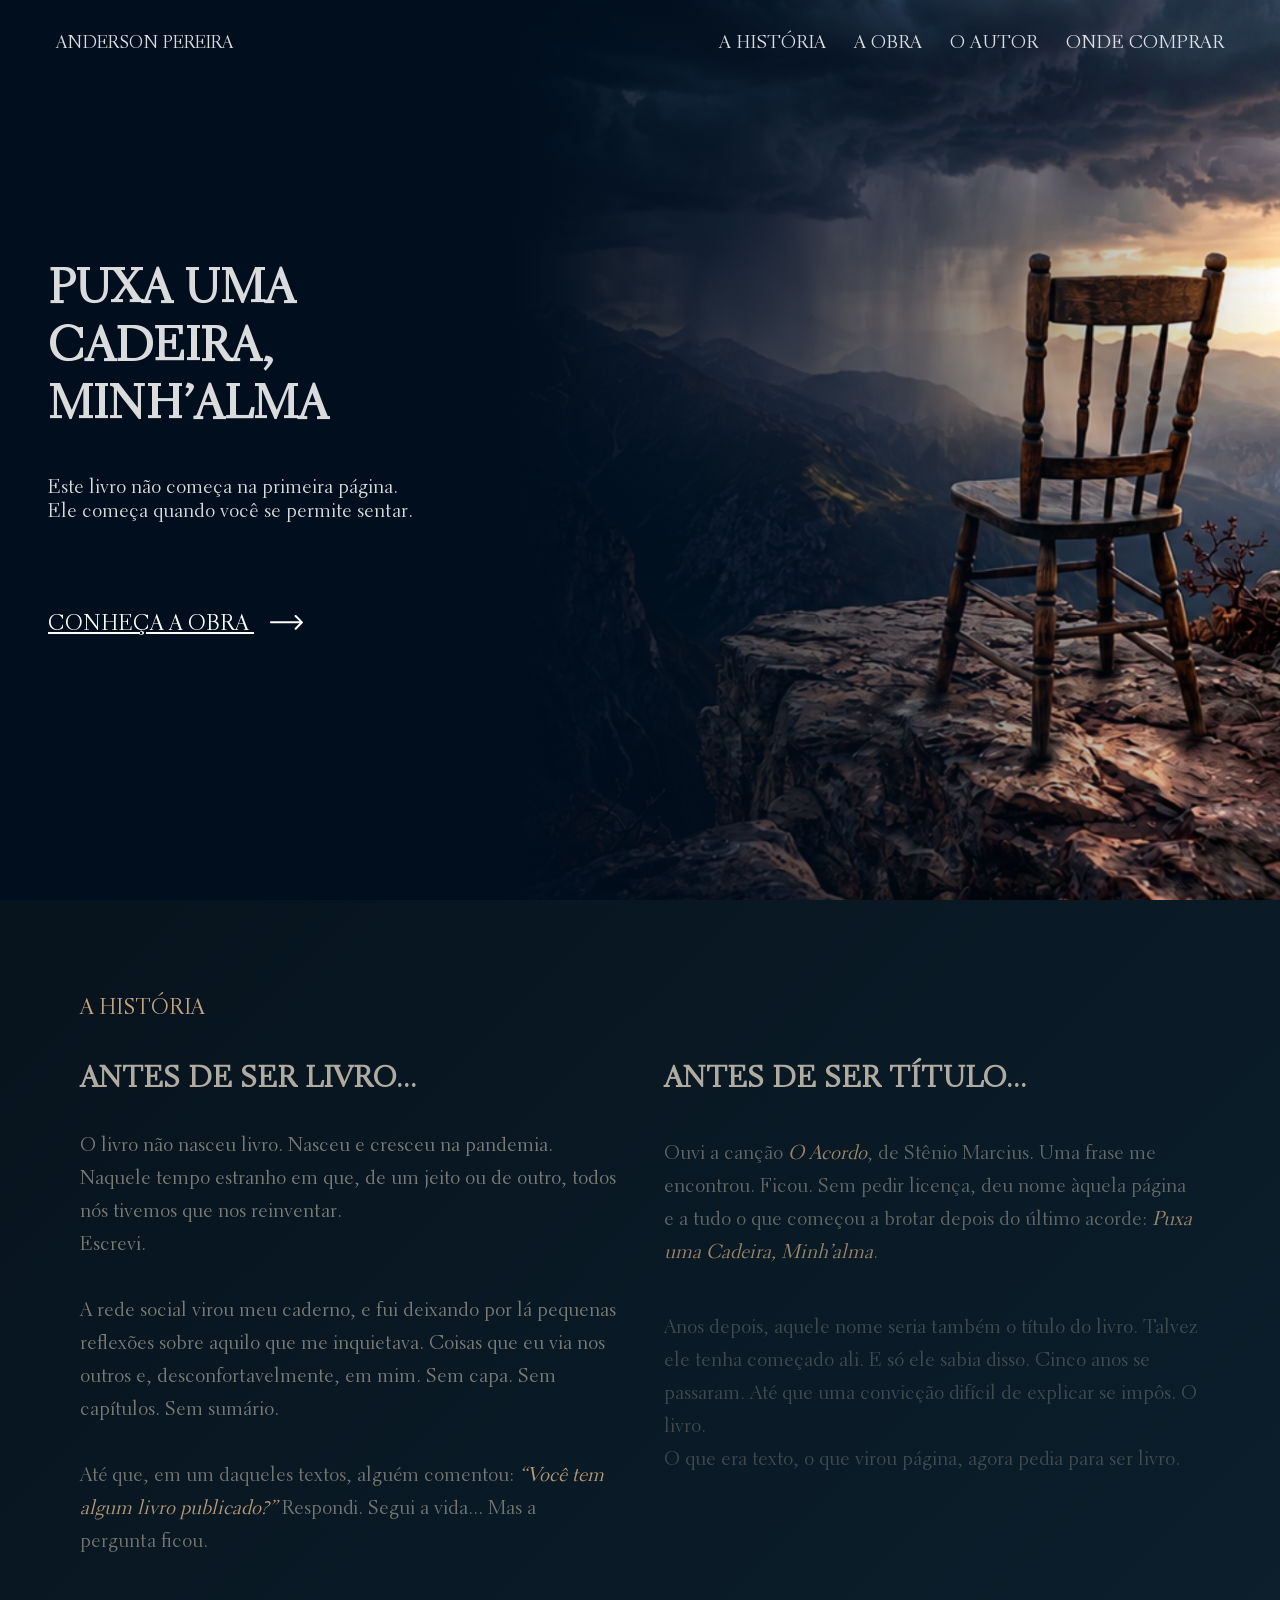
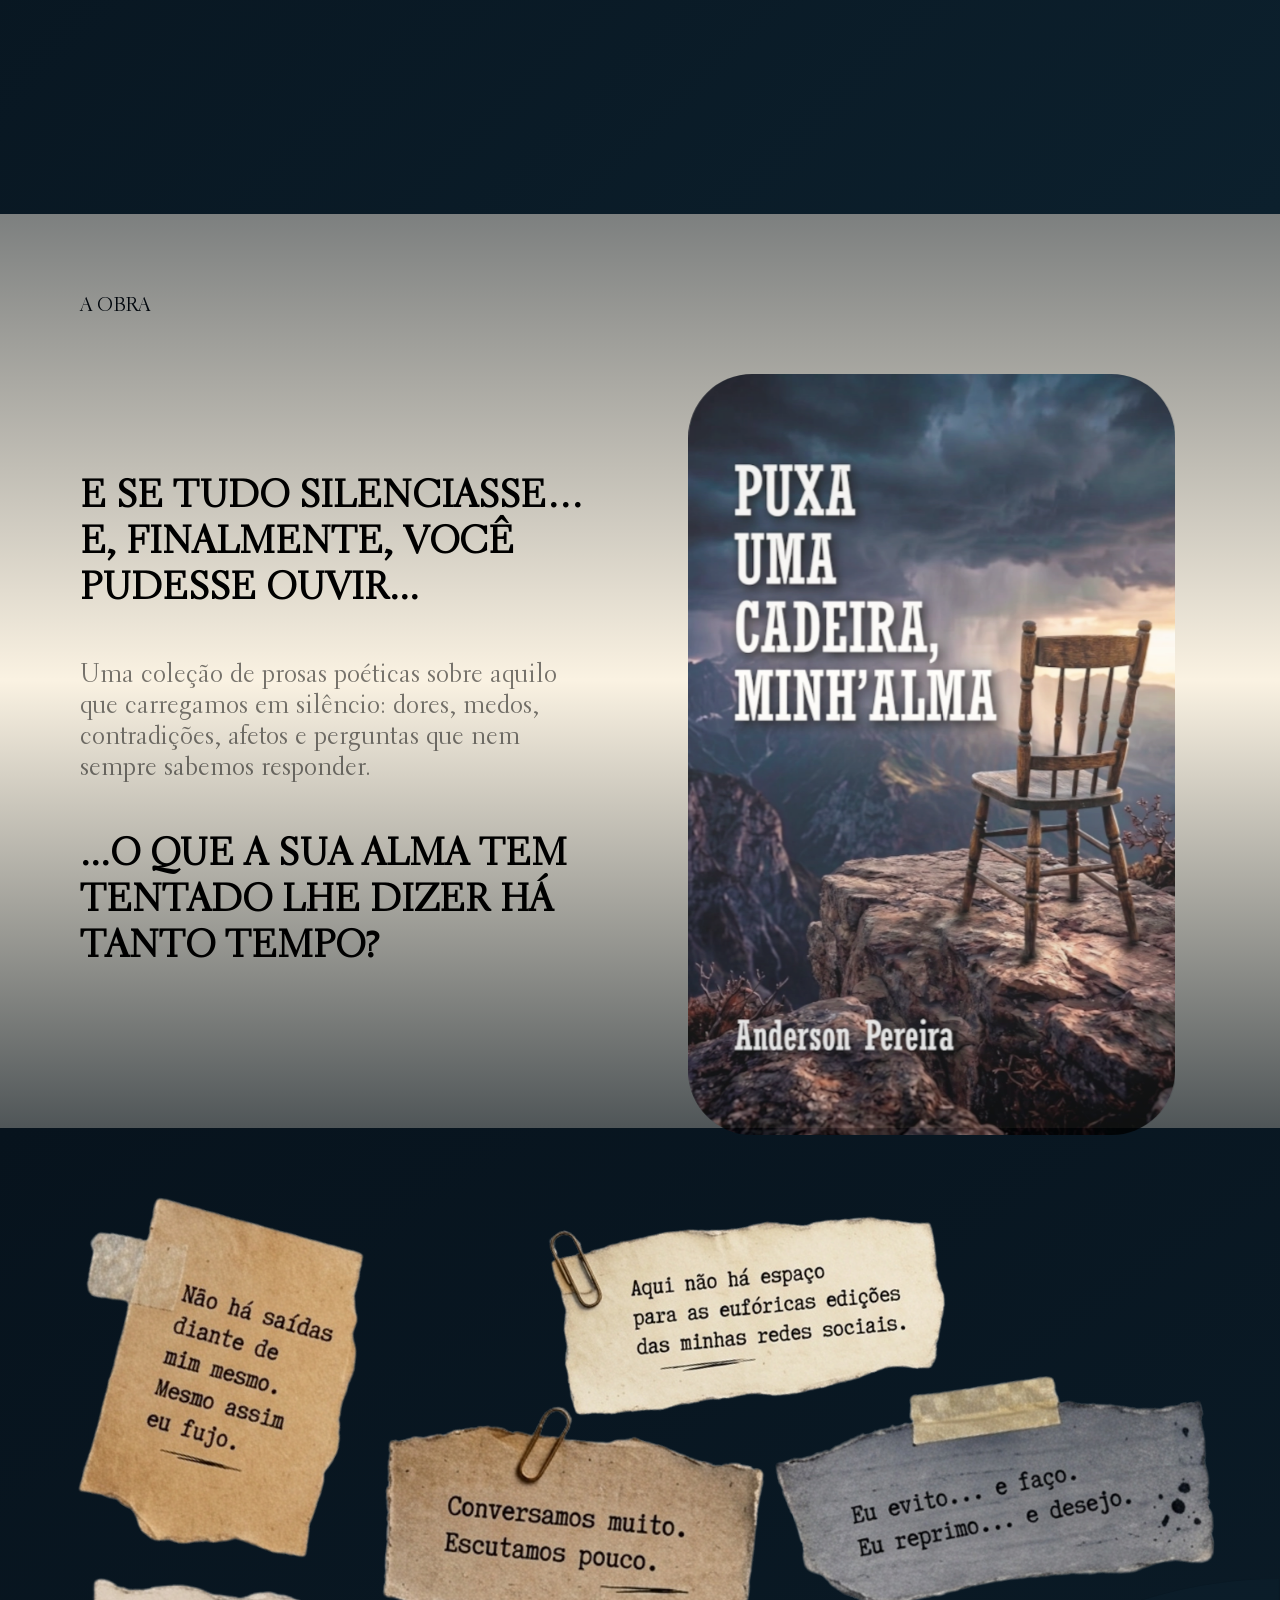
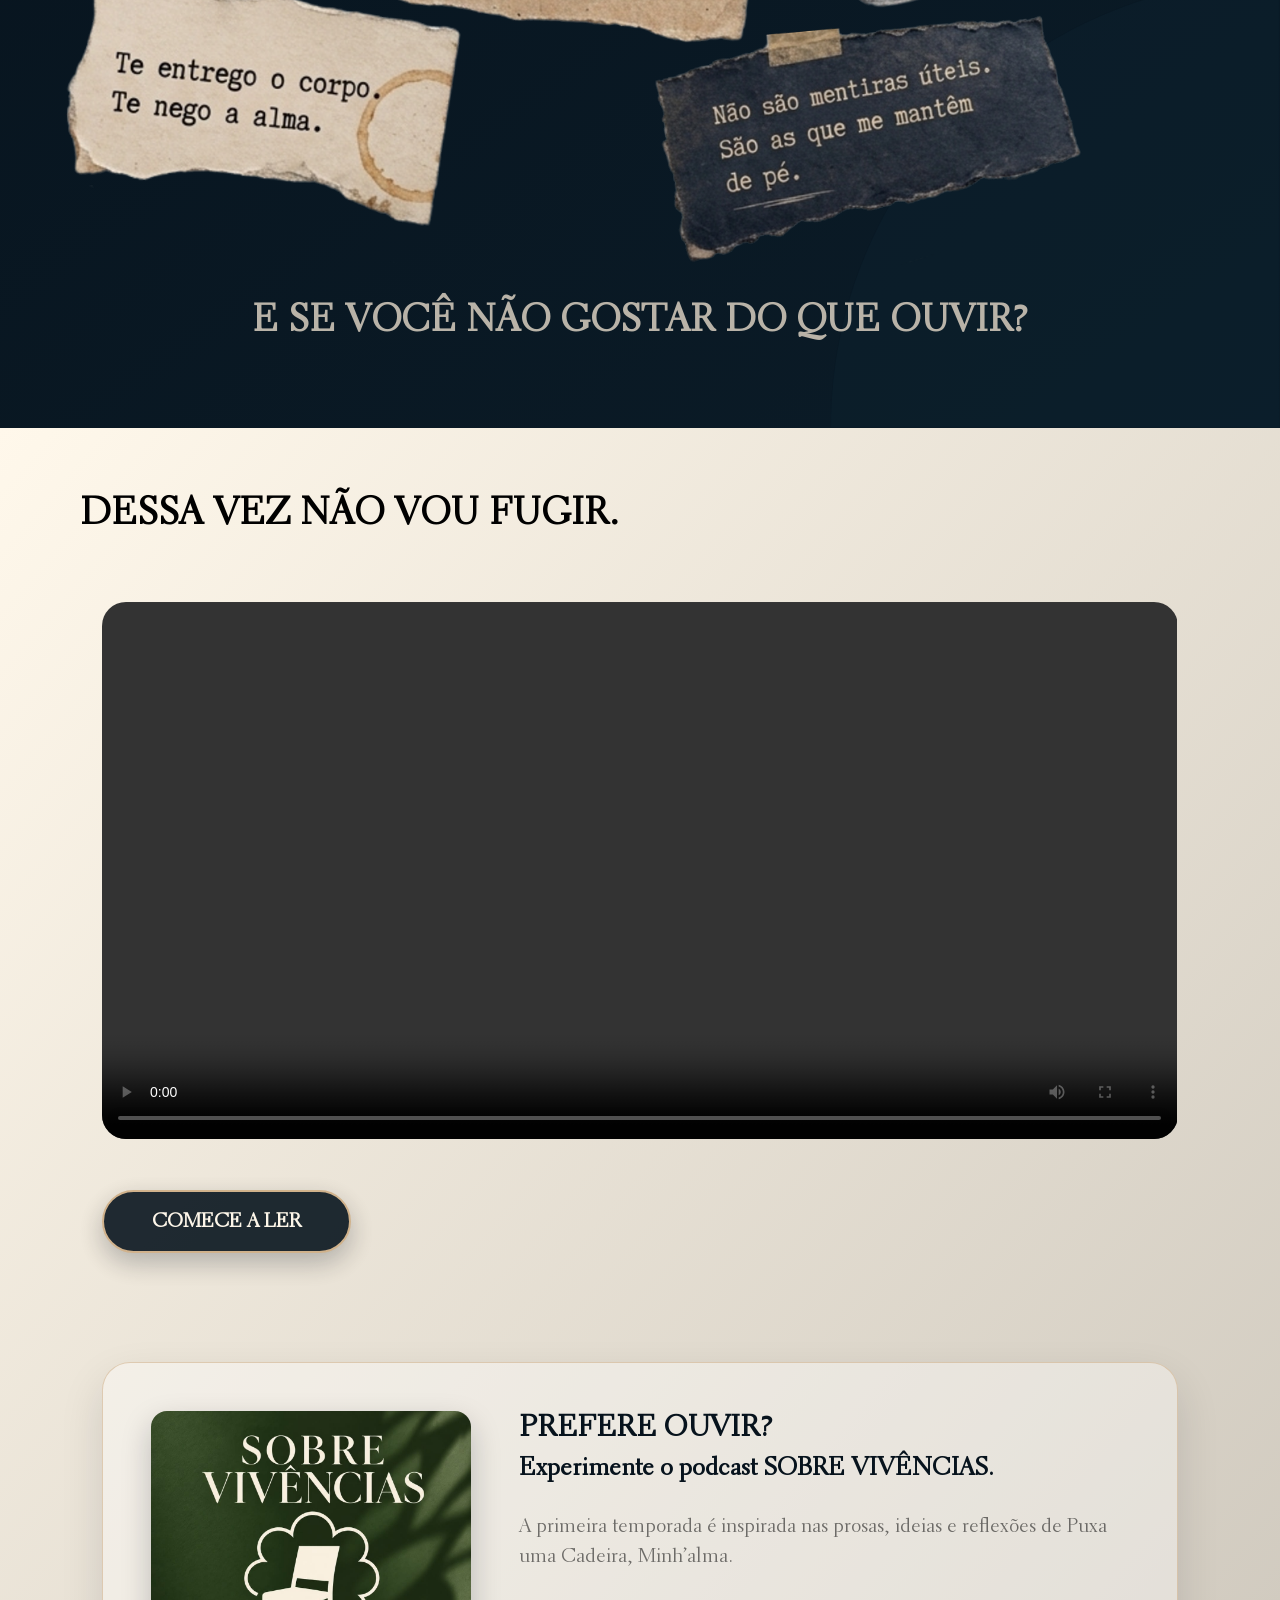
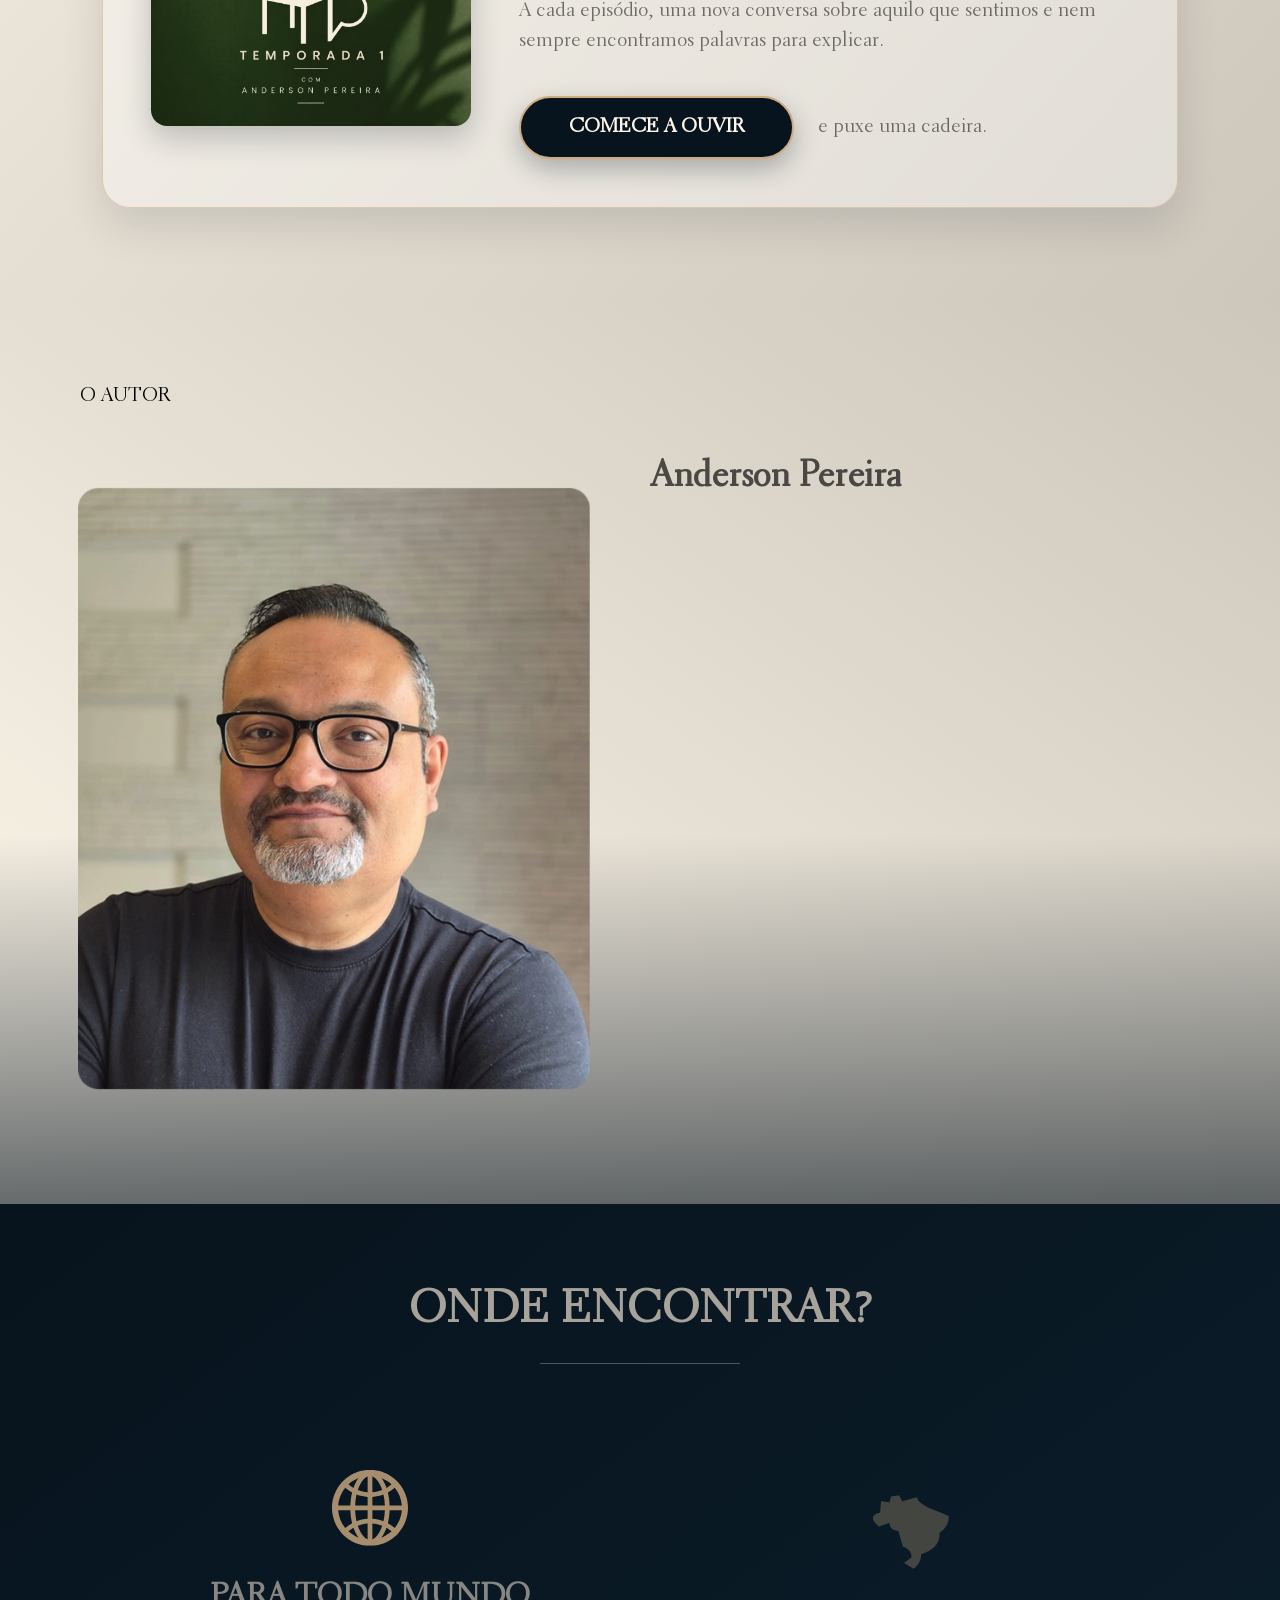
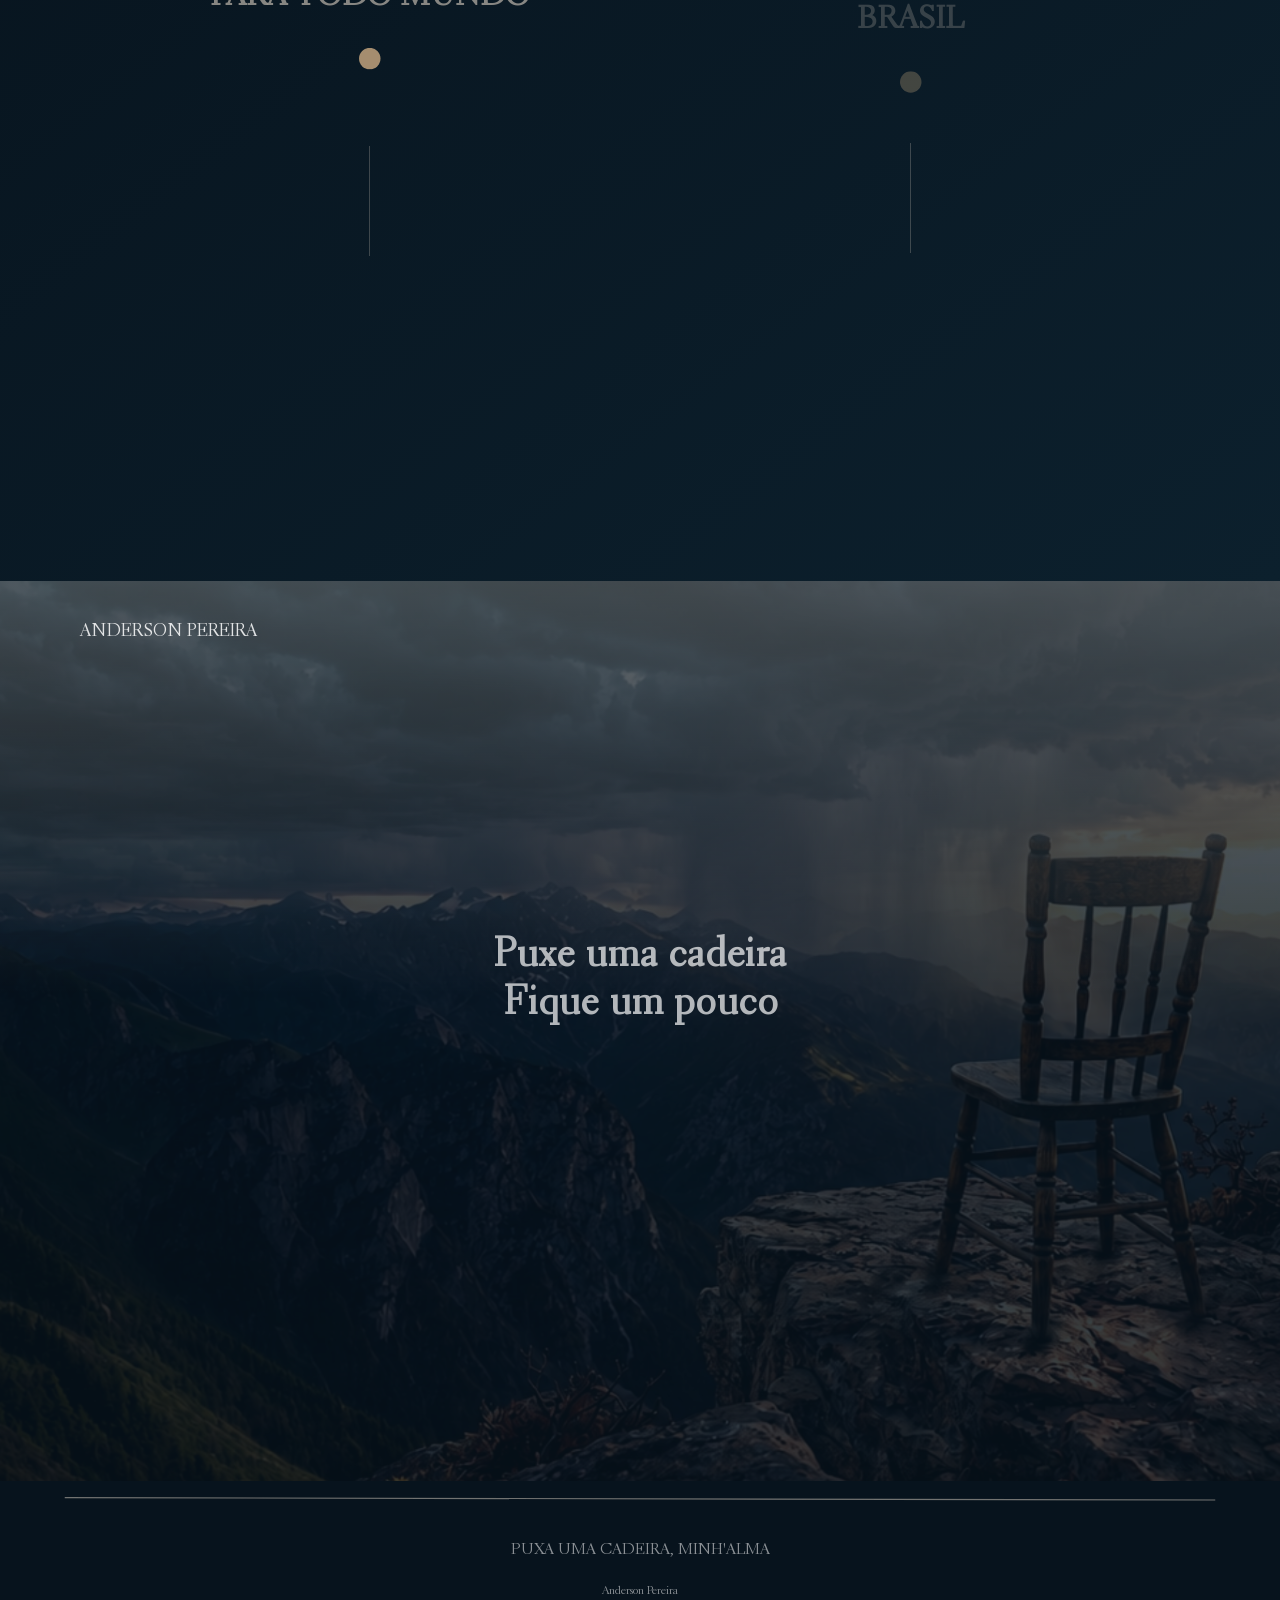
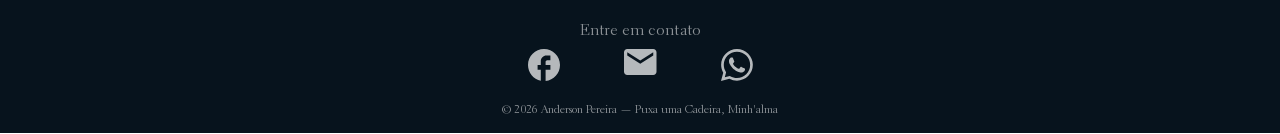
==== commit 13b1b54e: "Alteração do IFRAME 04_11" ====
--- a/index.html
+++ b/index.html
@@ -10,7 +10,7 @@
     <meta name="author" content="Anderson Pereira">
 
     <link rel="canonical" href="https://andersoncpereira.com.br/">
-    <link rel="stylesheet" href="css/style.css?v=1003">
+    <link rel="stylesheet" href="css/style.css?v=1004">
     <link rel="icon" href="icons/iconefav.png" type="image/png">
 
     <meta property="og:type" content="website">
@@ -139,7 +139,10 @@
 
                     <img class="podcast-capa" src="imgs/vivencas.jpeg" alt="Capa do podcast Sobre Vivências, Temporada 1, com Anderson Pereira" loading="lazy">
 
-                    <a class="podcast-btn" href="https://open.spotify.com/episode/0X2anVr5V4dY86e0iTo6FV" target="_blank" rel="noopener noreferrer">COMECE A OUVIR</a>
+                    <div class="podcast-acao">
+                        <a class="podcast-btn" href="https://open.spotify.com/show/5b0C6zQVtsrzYjMVhRYnlZ" target="_blank" rel="noopener noreferrer">COMECE A OUVIR</a>
+                        <p class="podcast-complemento">e puxe uma cadeira.</p>
+                    </div>
                 </div>
             </div>
         </section>
--- a/css/style.css
+++ b/css/style.css
@@ -531,12 +531,28 @@
     box-shadow: 0 12px 30px rgba(7, 19, 29, 0.22);
 }
 
-/* botão idêntico ao "COMECE A LER" (herda o estilo de .video a) */
-.video .podcast .podcast-btn {
+/* linha final: botão "COMECE A OUVIR" + frase "e puxe uma cadeira." */
+.podcast-acao {
     grid-area: botao;
     justify-self: start;
     align-self: start;
-    margin: 2.5rem 0 0;
+    display: flex;
+    flex-direction: row;
+    flex-wrap: wrap;
+    align-items: center;
+    column-gap: 1.5rem;
+    row-gap: 1rem;
+    margin-top: 2.5rem;
+}
+
+.podcast .podcast-complemento {
+    margin-bottom: 0;
+}
+
+/* botão idêntico ao "COMECE A LER" (herda o estilo de .video a) */
+.video .podcast .podcast-btn {
+    align-self: center;
+    margin: 0;
 }
 
 
@@ -3058,7 +3074,7 @@
     .podcast-texto { justify-self: stretch; }
     .podcast .podcast-sub { font-size: 22px; }
     .podcast .podcast-capa { max-width: 340px; margin-top: 2.5rem; }
-    .video .podcast .podcast-btn { justify-self: center; margin-top: 2.5rem; }
+    .podcast-acao { justify-self: center; justify-content: center; margin-top: 2.5rem; text-align: center; }
 }
 
 @media (max-width: 768px) {
@@ -3069,7 +3085,8 @@
     .podcast { padding: 2rem 1.25rem; border-radius: 20px; }
     .podcast .podcast-sub { font-size: 19px; margin-bottom: 1.25rem; }
     .podcast .podcast-capa { max-width: 100%; border-radius: 12px; margin-top: 2rem; }
-    .video .podcast .podcast-btn { font-size: 17px; margin-top: 2rem; }
+    .podcast-acao { margin-top: 2rem; }
+    .video .podcast .podcast-btn { font-size: 17px; }
 }
 
 @media (min-width: 1921px) {
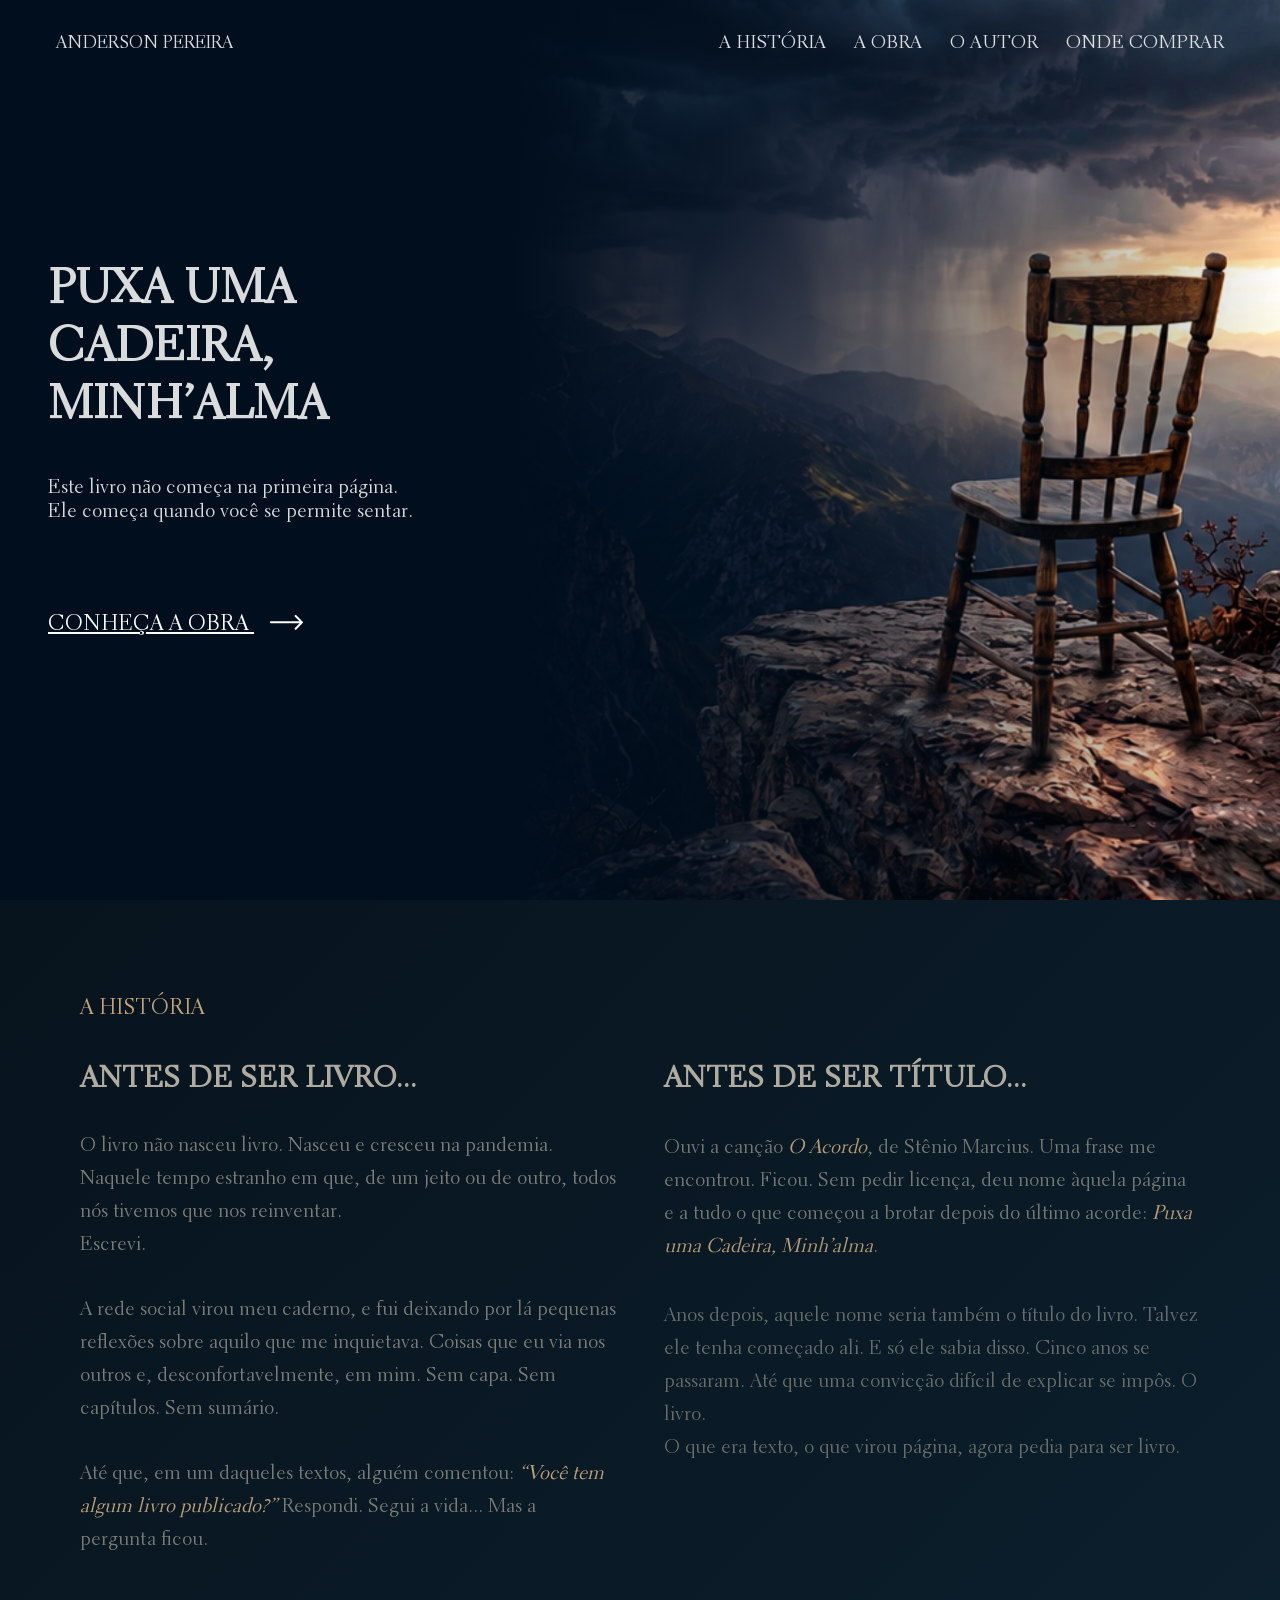
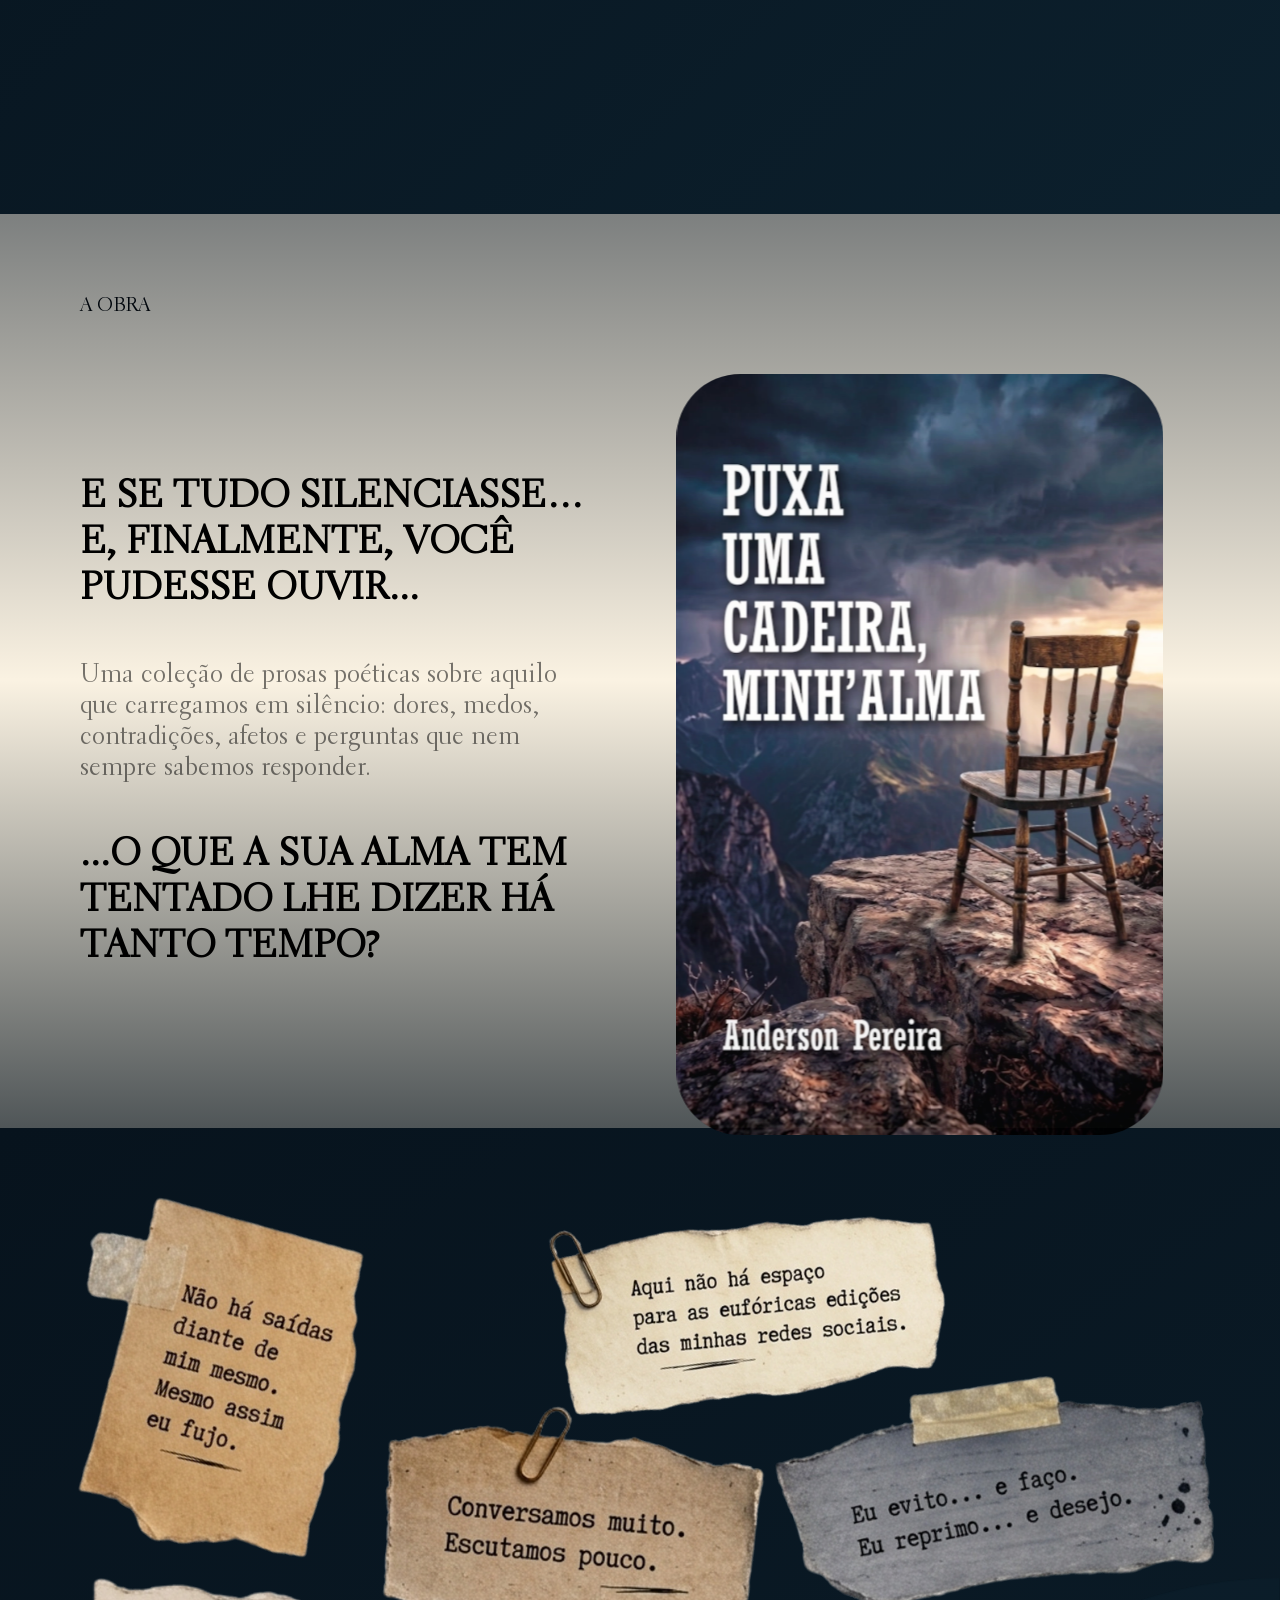
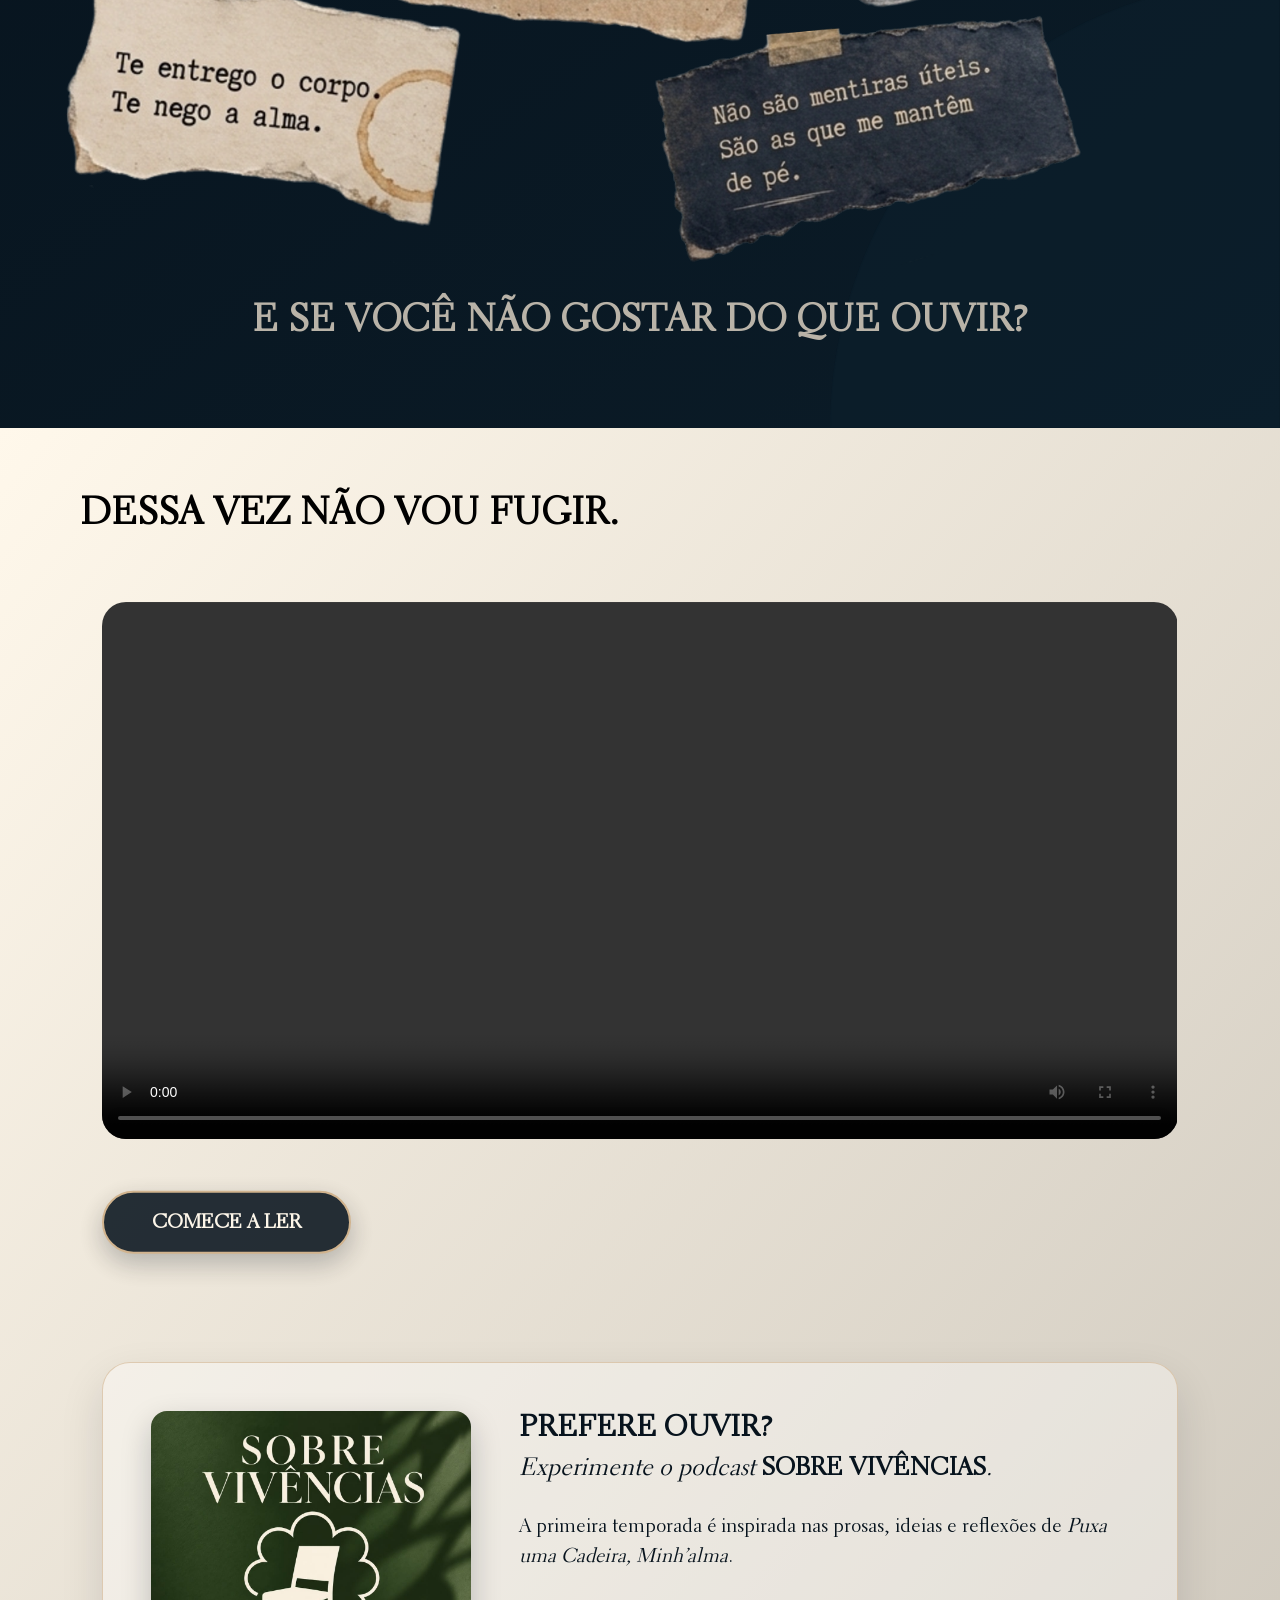
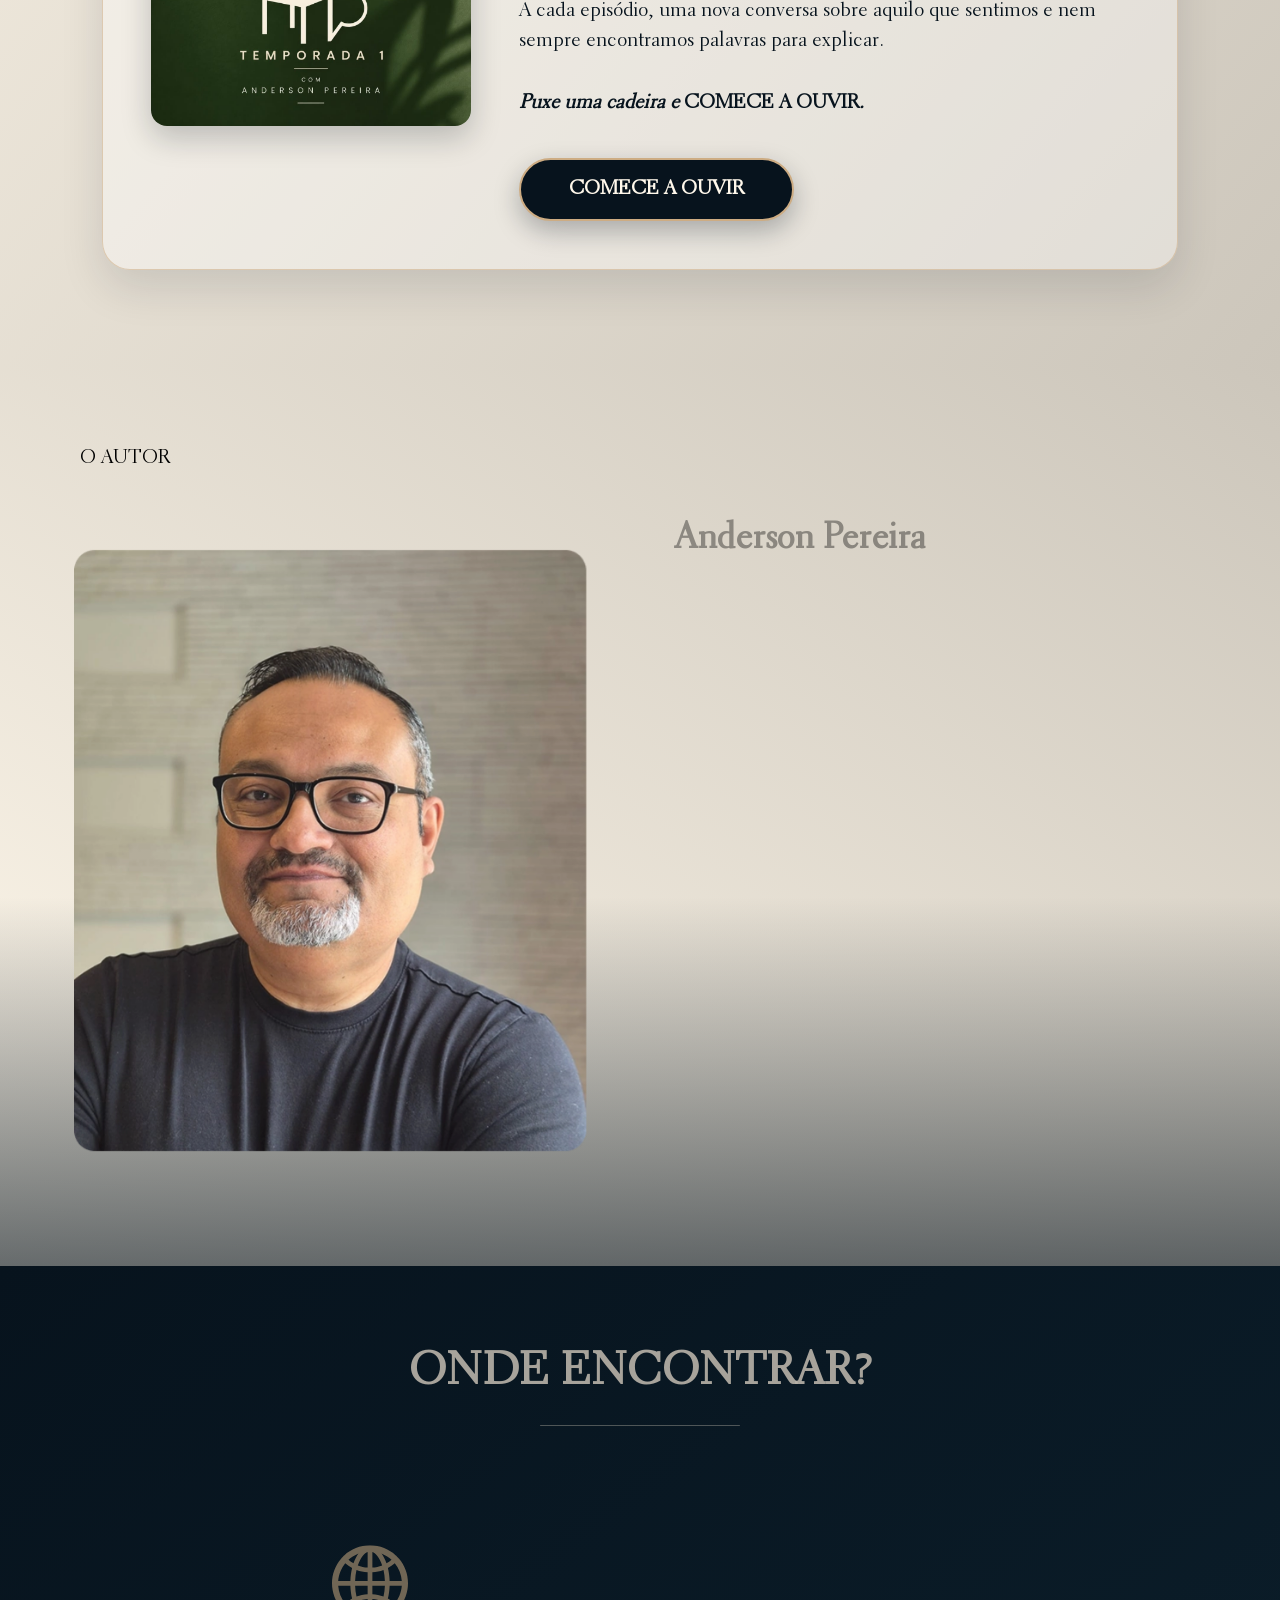
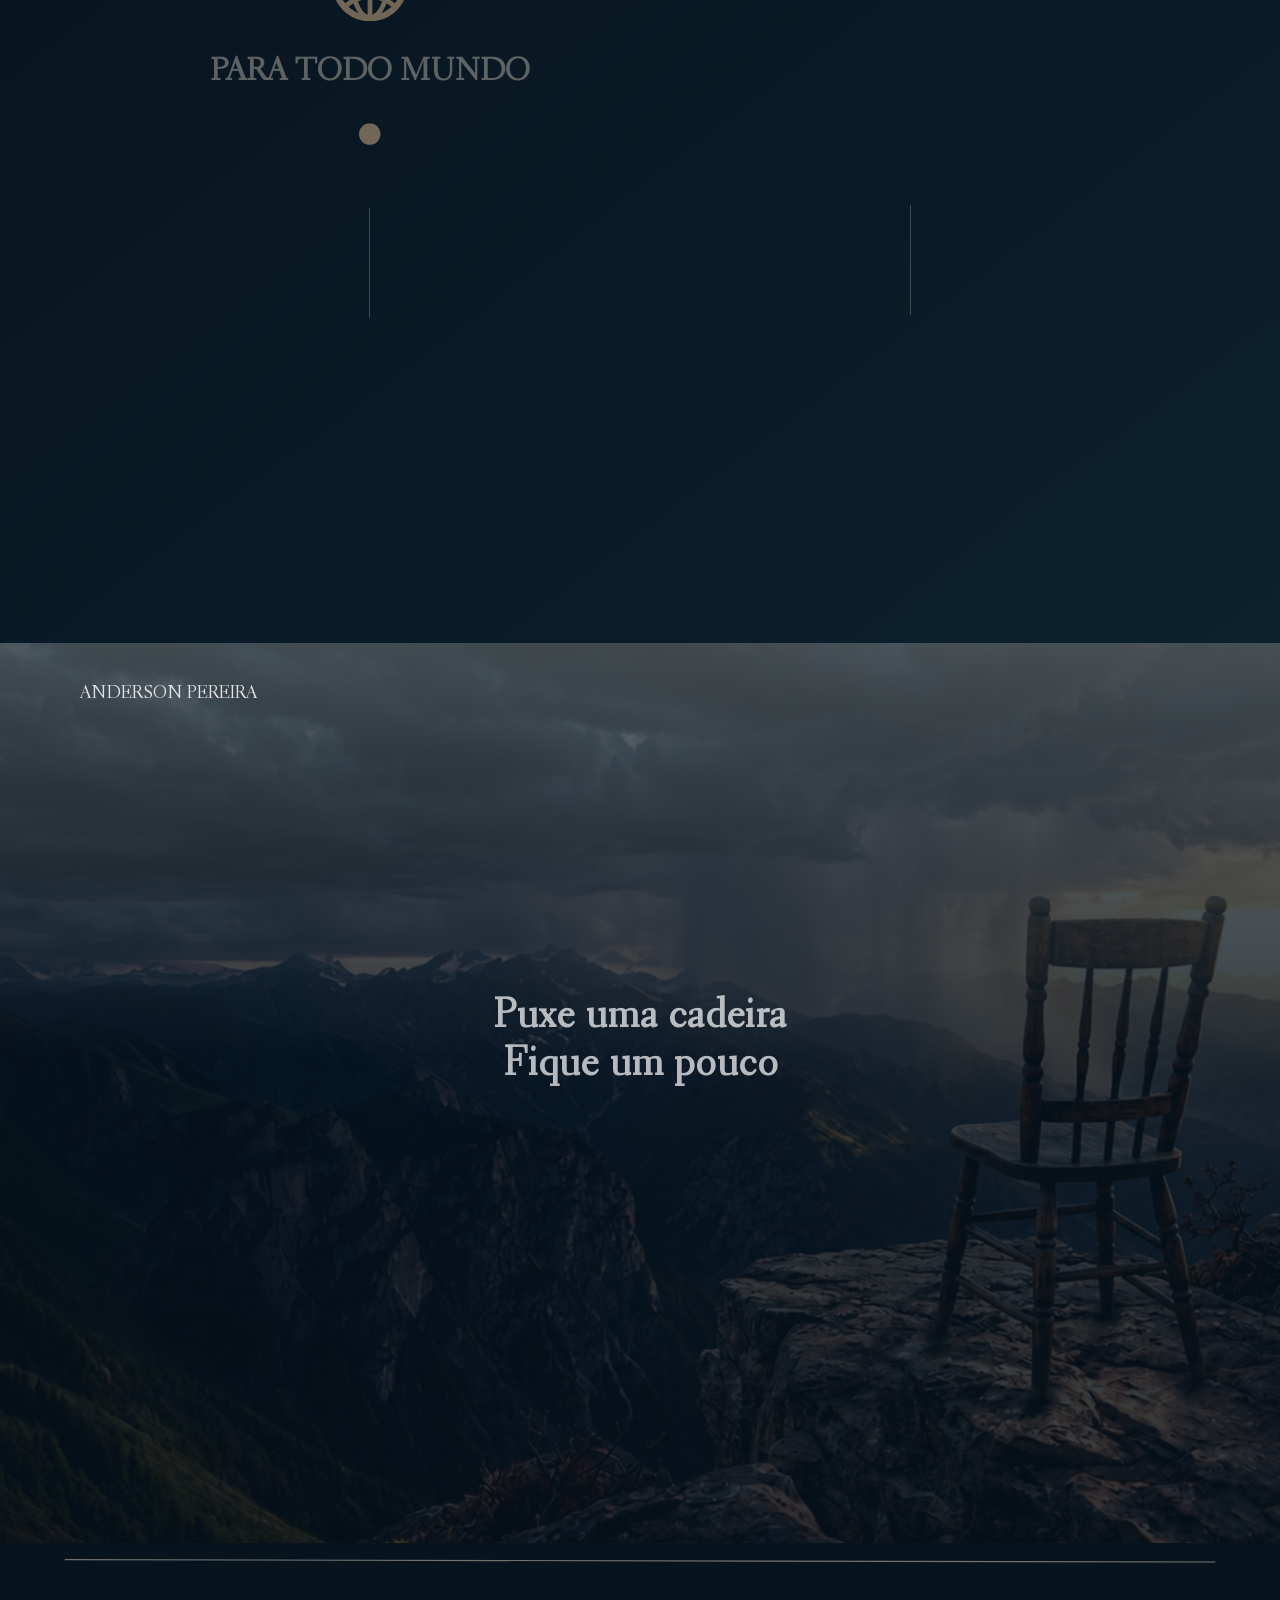
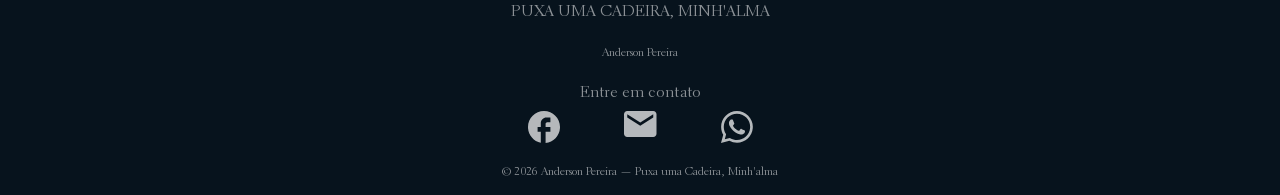
==== commit 0c2b50d1: "Atualização Podcast em tempo real" ====
--- a/index.html
+++ b/index.html
@@ -10,7 +10,7 @@
     <meta name="author" content="Anderson Pereira">
 
     <link rel="canonical" href="https://andersoncpereira.com.br/">
-    <link rel="stylesheet" href="css/style.css?v=1004">
+    <link rel="stylesheet" href="css/style.css?v=1005">
     <link rel="icon" href="icons/iconefav.png" type="image/png">
 
     <meta property="og:type" content="website">
@@ -128,20 +128,21 @@
 
                 <a href="archives/livro_experimental.pdf" target="_blank" rel="noopener noreferrer">COMECE A LER</a>
 
+                <!-- podcast: tudo empilhado (título, subtítulo, textos, chamada, capa e botão) -->
                 <div class="podcast">
                     <div class="podcast-texto">
                         <h3>PREFERE OUVIR?</h3>
-                        <h4 class="podcast-sub">Experimente o podcast SOBRE VIVÊNCIAS.</h4>
-
-                        <p>A primeira temporada é inspirada nas prosas, ideias e reflexões de Puxa uma Cadeira, Minh’alma.</p>
+                        <h4 class="podcast-sub">Experimente o podcast <strong>SOBRE VIVÊNCIAS</strong>.</h4>
+
+                        <p>A primeira temporada é inspirada nas prosas, ideias e reflexões de <em>Puxa uma Cadeira, Minh’alma</em>.</p>
                         <p>A cada episódio, uma nova conversa sobre aquilo que sentimos e nem sempre encontramos palavras para explicar.</p>
+                        <p class="podcast-chamada"><em>Puxe uma cadeira e <strong>COMECE A OUVIR</strong>.</em></p>
                     </div>
 
                     <img class="podcast-capa" src="imgs/vivencas.jpeg" alt="Capa do podcast Sobre Vivências, Temporada 1, com Anderson Pereira" loading="lazy">
 
                     <div class="podcast-acao">
                         <a class="podcast-btn" href="https://open.spotify.com/show/5b0C6zQVtsrzYjMVhRYnlZ" target="_blank" rel="noopener noreferrer">COMECE A OUVIR</a>
-                        <p class="podcast-complemento">e puxe uma cadeira.</p>
                     </div>
                 </div>
             </div>
@@ -280,6 +281,7 @@
     <script src="js/ScrollTrigger.min.js"></script>
     <script src="js/ScrollSmoother.min.js"></script>
     <script src="js/script.js"></script>
+    <script src="js/podcast.js"></script>
 
 </body>
 </html>
--- a/css/style.css
+++ b/css/style.css
@@ -466,7 +466,11 @@
     transform: translateY(-50%);
 }
 
-/* podcast: cartão com capa à esquerda e texto + botão à direita */
+
+/* =====================================================
+   PODCAST: tudo empilhado e centralizado, em qualquer tela
+   ordem: título > subtítulo > textos > chamada > capa > botão
+   ===================================================== */
 
 .podcast {
     position: relative;
@@ -502,24 +506,43 @@
     color: #07131D;
 }
 
-/* subtítulo: tamanho intermediário entre o título (34px) e o texto (22px) */
+/* subtítulo em itálico, com o nome do podcast em negrito */
 .podcast .podcast-sub {
     font-size: 27px;
-    font-weight: bold;
+    font-weight: normal;
+    font-style: italic;
     color: #07131D;
     margin-top: .4rem;
     margin-bottom: 1.75rem;
 }
 
+.podcast .podcast-sub strong {
+    font-weight: bold;
+    font-style: normal;
+}
+
 .podcast p {
     font-size: 22px;
     line-height: 1.5;
-    color: #0008;
-    margin-bottom: 1.5rem; /* "pular linha" entre os parágrafos */
-}
-
-.podcast p:last-child {
+    color: #07131D;
+    margin-bottom: 1.5rem;
+}
+
+.podcast p em {
+    font-style: italic;
+}
+
+/* chamada final: "Puxe uma cadeira e COMECE A OUVIR." */
+.podcast .podcast-chamada {
+    font-weight: bold;
+    font-style: italic;
+    margin-top: .5rem;
     margin-bottom: 0;
+}
+
+.podcast .podcast-chamada strong {
+    font-weight: bold;
+    font-style: normal;
 }
 
 .podcast .podcast-capa {
@@ -531,22 +554,12 @@
     box-shadow: 0 12px 30px rgba(7, 19, 29, 0.22);
 }
 
-/* linha final: botão "COMECE A OUVIR" + frase "e puxe uma cadeira." */
 .podcast-acao {
     grid-area: botao;
     justify-self: start;
     align-self: start;
     display: flex;
-    flex-direction: row;
-    flex-wrap: wrap;
-    align-items: center;
-    column-gap: 1.5rem;
-    row-gap: 1rem;
     margin-top: 2.5rem;
-}
-
-.podcast .podcast-complemento {
-    margin-bottom: 0;
 }
 
 /* botão idêntico ao "COMECE A LER" (herda o estilo de .video a) */
@@ -554,7 +567,6 @@
     align-self: center;
     margin: 0;
 }
-
 
 
 /* autor */
@@ -1081,8 +1093,18 @@
         left: 1.5vw;
     }
 
+    .podcast {
+        padding: 3rem;
+        column-gap: 3rem;
+        grid-template-columns: minmax(240px, 360px) 1fr;
+    }
+
     .podcast h3 {
         font-size: 30px;
+    }
+
+    .podcast .podcast-sub {
+        font-size: 25px;
     }
 
     .podcast p {
@@ -1233,9 +1255,13 @@
         font-size: 38px;
     }
 
-    .video video,
+    .video video {
+        width: 84%;
+    }
+
     .podcast {
         width: 84%;
+        grid-template-columns: minmax(220px, 320px) 1fr;
     }
 
     .video a {
@@ -1381,13 +1407,13 @@
         font-size: 36px;
     }
 
-    .video video,
+    .video video {
+        width: 84%;
+        margin: 0 auto;
+    }
+
     .podcast {
         width: 84%;
-    }
-
-    .video video {
-        margin: 0 auto;
     }
 
     .video a {
@@ -1570,9 +1596,44 @@
         font-size: 33px;
     }
 
-    .video video,
+    .video video {
+        width: 88%;
+    }
+
+    /* a partir daqui o podcast vira um bloco único, sem cartão:
+       título, subtítulo, textos, chamada, capa e botão */
     .podcast {
         width: 88%;
+        margin-bottom: 4rem;
+        padding: 0;
+        display: flex;
+        flex-direction: column;
+        align-items: center;
+        background: none;
+        border: 0;
+        box-shadow: none;
+    }
+
+    .podcast-texto {
+        width: 100%;
+    }
+
+    .podcast-acao {
+        width: 100%;
+        justify-content: center;
+        justify-self: center;
+        align-self: center;
+        margin-top: 2.5rem;
+        text-align: center;
+    }
+
+    .video .podcast .podcast-btn {
+        margin: 0 auto;
+    }
+
+    /* "Experimente o podcast" também em negrito no celular */
+    .podcast .podcast-sub {
+        font-weight: bold;
     }
 
     .video a {
@@ -1584,16 +1645,21 @@
         margin-left: 6%;
     }
 
-    .podcast {
-        margin-bottom: 4rem;
-    }
-
     .podcast h3 {
         font-size: 26px;
     }
 
+    .podcast .podcast-sub {
+        font-size: 22px;
+    }
+
     .podcast p {
         font-size: 18px;
+    }
+
+    .podcast .podcast-capa {
+        max-width: 340px;
+        margin-top: 2.5rem;
     }
 
     .autor h2 {
@@ -1872,7 +1938,7 @@
     }
 
     .video a {
-        margin:2rem 0 0 0rem;
+        margin: 2rem 0 0 0;
         font-size: 19px;
         align-self: center;
     }
@@ -2018,6 +2084,10 @@
 
     .ctafinal .cta-content p {
         font-size: 27px;
+    }
+
+    .video .podcast .podcast-btn {
+        font-size: 19px;
     }
 }
 
@@ -2277,7 +2347,7 @@
     }
 
     .video a {
-        margin: 1.5rem 0 0 0rem;
+        margin: 1.5rem 0 0 0;
         font-size: 17px;
     }
 
@@ -2289,8 +2359,27 @@
         font-size: 23px;
     }
 
+    .podcast .podcast-sub {
+        font-size: 19px;
+        margin-bottom: 1.25rem;
+    }
+
     .podcast p {
         font-size: 16px;
+    }
+
+    .podcast .podcast-capa {
+        max-width: 100%;
+        border-radius: 12px;
+        margin-top: 2rem;
+    }
+
+    .podcast-acao {
+        margin-top: 2rem;
+    }
+
+    .video .podcast .podcast-btn {
+        font-size: 17px;
     }
 
     .video-line {
@@ -2762,10 +2851,19 @@
         font-size: 62px;
     }
 
-    .video video,
+    .video video {
+        width: 70%;
+        max-width: 1700px;
+    }
+
     .podcast {
         width: 70%;
         max-width: 1700px;
+        margin-bottom: 8rem;
+        padding: 5rem;
+        column-gap: 6rem;
+        grid-template-columns: minmax(300px, 560px) 1fr;
+        border-radius: 40px;
     }
 
     .video a {
@@ -2778,16 +2876,25 @@
         left: 6vw;
     }
 
-    .podcast {
-        margin-bottom: 8rem;
-    }
-
     .podcast h3 {
         font-size: 44px;
     }
 
+    .podcast .podcast-sub {
+        font-size: 36px;
+    }
+
     .podcast p {
         font-size: 28px;
+    }
+
+    .podcast .podcast-capa {
+        border-radius: 24px;
+    }
+
+    .video .podcast .podcast-btn {
+        font-size: 28px;
+        padding: 1.4rem 4rem;
     }
 
     /* autor */
@@ -2988,11 +3095,27 @@
         font-size: 38px;
     }
 
+    .podcast {
+        grid-template-columns: minmax(300px, 760px) 1fr;
+    }
+
     .podcast h3 {
         font-size: 58px;
     }
 
+    .podcast .podcast-sub {
+        font-size: 48px;
+    }
+
     .podcast p {
+        font-size: 38px;
+    }
+
+    .podcast .podcast-capa {
+        border-radius: 28px;
+    }
+
+    .video .podcast .podcast-btn {
         font-size: 38px;
     }
 
@@ -3041,62 +3164,4 @@
     footer p {
         font-size: 22px;
     }
-}
-
-
-/* =====================================================
-   PODCAST: layout responsivo do cartão
-   (fica no final para sobrescrever as regras acima)
-   ===================================================== */
-
-@media (max-width: 1440px) {
-    .podcast { padding: 3rem; column-gap: 3rem; grid-template-columns: minmax(240px, 360px) 1fr; }
-    .podcast .podcast-sub { font-size: 25px; }
-}
-
-@media (max-width: 1280px) {
-    .podcast { grid-template-columns: minmax(220px, 320px) 1fr; }
-}
-
-/* a partir daqui empilha: título, subtítulo, texto, capa e botão (ordem pedida pelo cliente) */
-@media (max-width: 900px) {
-    .podcast {
-        grid-template-columns: 1fr;
-        grid-template-rows: auto;
-        grid-template-areas:
-            "texto"
-            "capa"
-            "botao";
-        justify-items: center;
-        padding: 2.5rem 2rem;
-        row-gap: 0;
-    }
-    .podcast-texto { justify-self: stretch; }
-    .podcast .podcast-sub { font-size: 22px; }
-    .podcast .podcast-capa { max-width: 340px; margin-top: 2.5rem; }
-    .podcast-acao { justify-self: center; justify-content: center; margin-top: 2.5rem; text-align: center; }
-}
-
-@media (max-width: 768px) {
-    .video .podcast .podcast-btn { font-size: 19px; }
-}
-
-@media (max-width: 480px) {
-    .podcast { padding: 2rem 1.25rem; border-radius: 20px; }
-    .podcast .podcast-sub { font-size: 19px; margin-bottom: 1.25rem; }
-    .podcast .podcast-capa { max-width: 100%; border-radius: 12px; margin-top: 2rem; }
-    .podcast-acao { margin-top: 2rem; }
-    .video .podcast .podcast-btn { font-size: 17px; }
-}
-
-@media (min-width: 1921px) {
-    .podcast { padding: 5rem; column-gap: 6rem; grid-template-columns: minmax(300px, 560px) 1fr; border-radius: 40px; }
-    .podcast .podcast-sub { font-size: 36px; }
-    .video .podcast .podcast-btn { font-size: 28px; padding: 1.4rem 4rem; }
-}
-
-@media (min-width: 2561px) {
-    .podcast { grid-template-columns: minmax(300px, 760px) 1fr; }
-    .podcast .podcast-sub { font-size: 48px; }
-    .video .podcast .podcast-btn { font-size: 38px; }
 }
